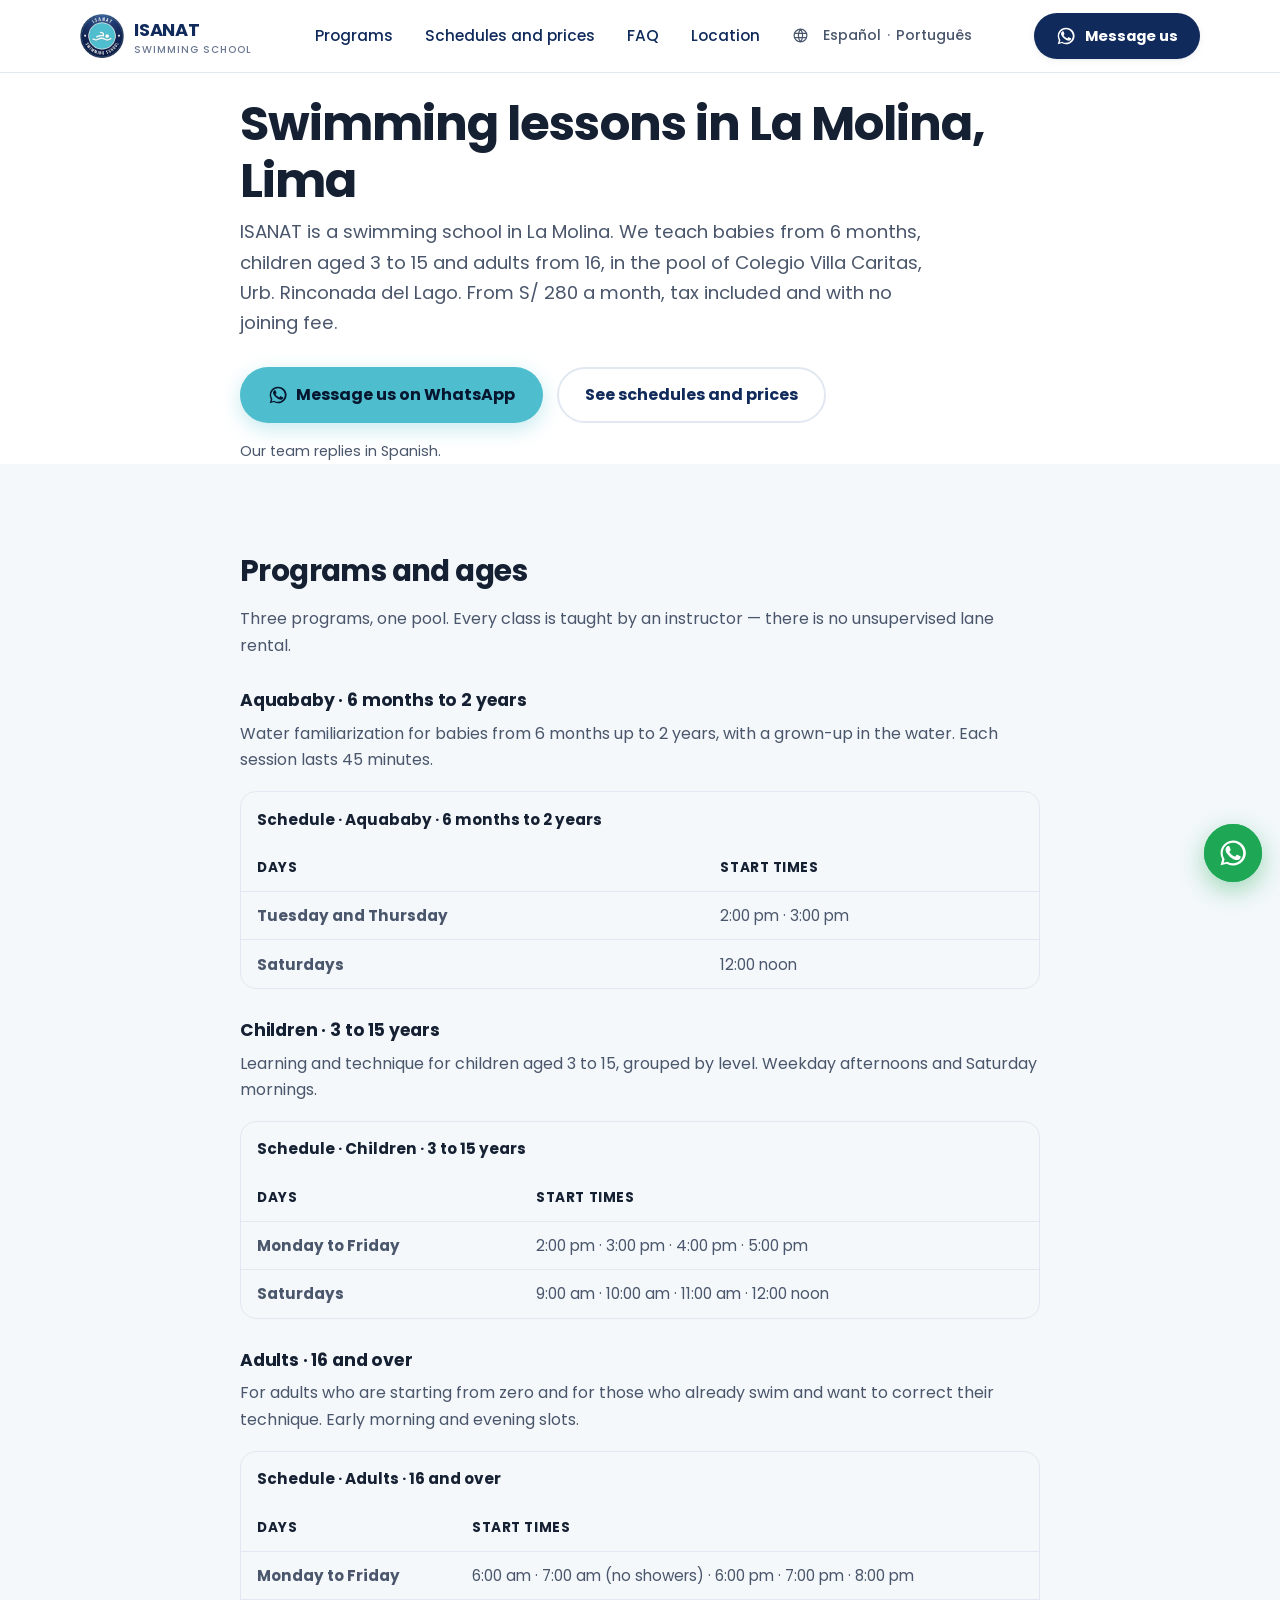
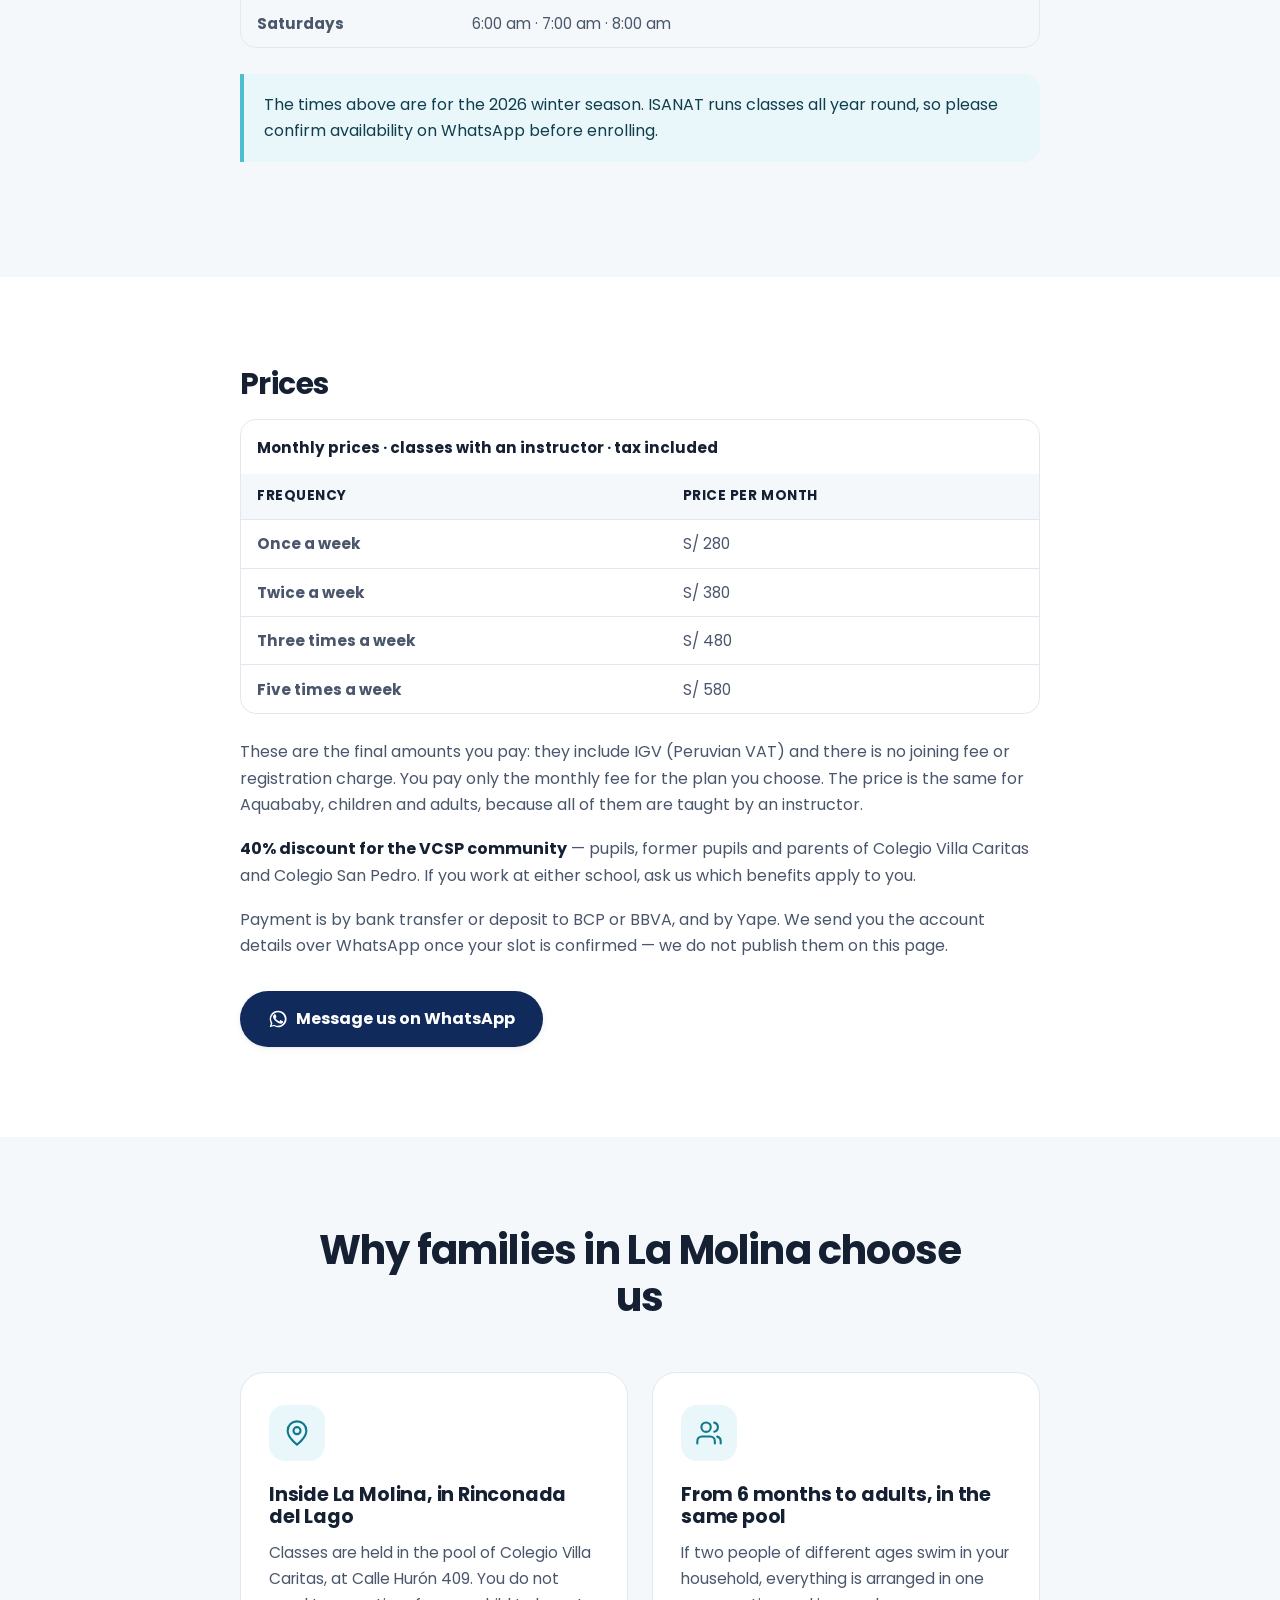
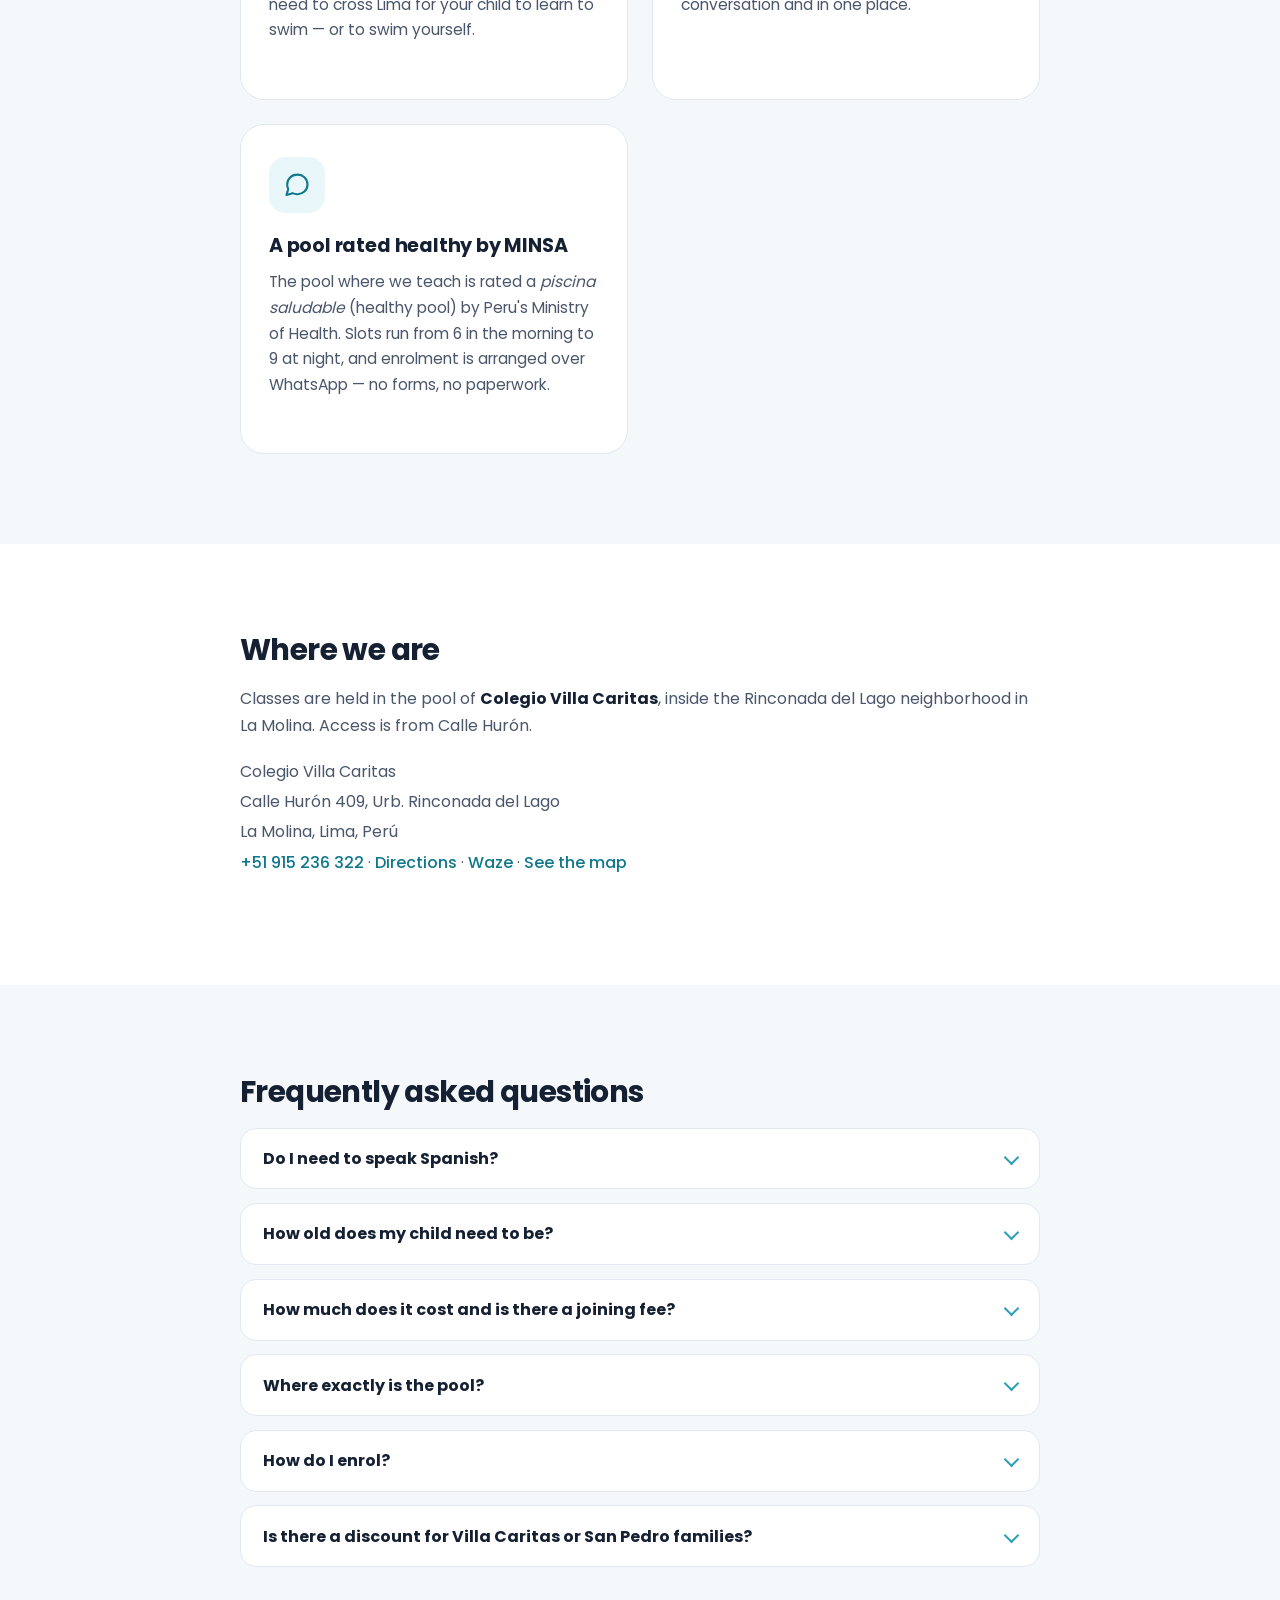
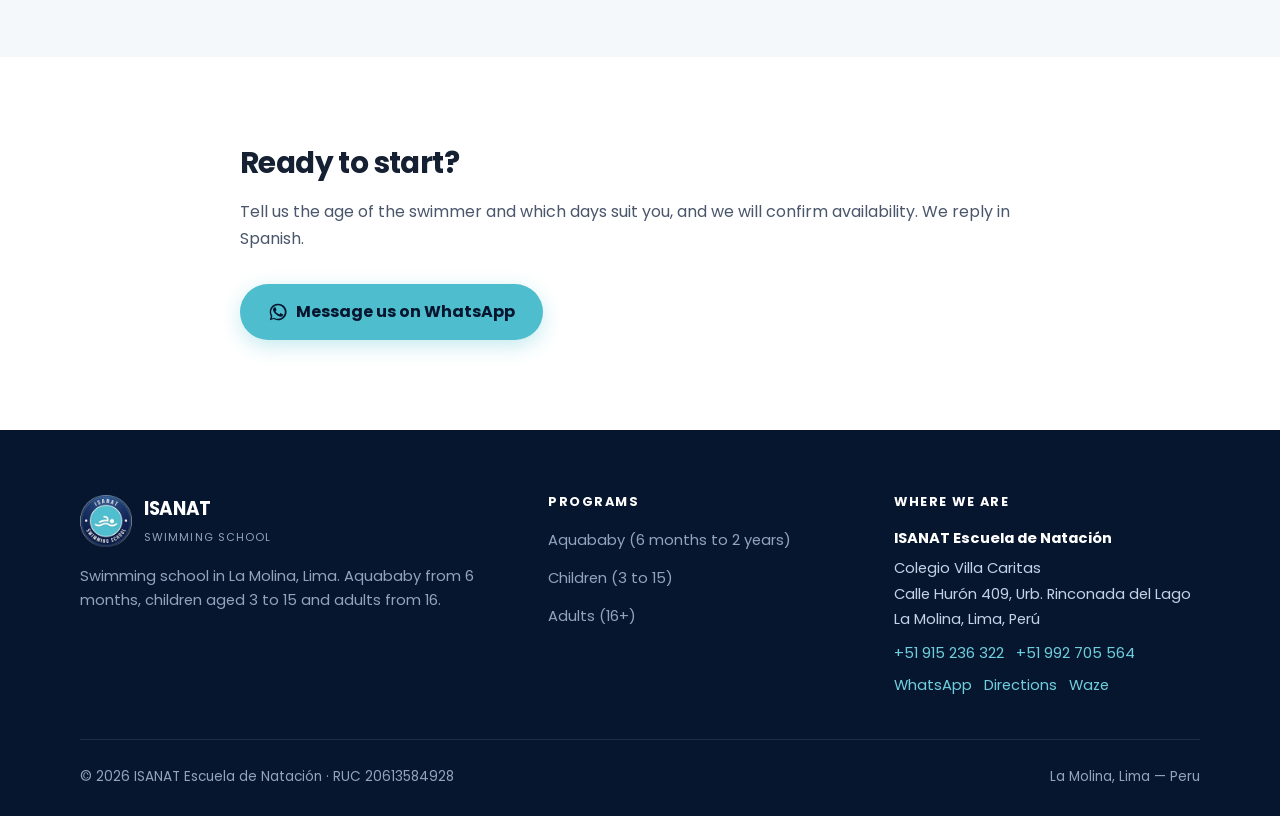
==== en/index.html @ 0eccd2f6 "v1.4.0 paginas en ingles y portugues con selector de idioma Co-Authored-By: Claude Opus 5 <noreply@a" ====
<!DOCTYPE html>
<html lang="en">
<head>
<meta charset="UTF-8">
<meta name="viewport" content="width=device-width, initial-scale=1">

<!-- ISANAT v1.4.0 · marcador de version: con Ctrl+U en el sitio publicado se ve
     que version esta realmente desplegada. Tiene que coincidir con el archivo
     VERSION del repo y con el nombre del zip de la entrega. -->
<meta name="version" content="1.4.0">

<title>Swimming Lessons in La Molina, Lima | ISANAT</title>
<meta name="description" content="Swimming school in La Molina, Lima. Babies from 6 months, children 3 to 15 and adults. From S/ 280 a month, tax included, no joining fee.">
<link rel="canonical" href="https://isanat.pe/en/">
<link rel="alternate" hreflang="es" href="https://isanat.pe/">
<link rel="alternate" hreflang="en" href="https://isanat.pe/en/">
<link rel="alternate" hreflang="pt" href="https://isanat.pe/pt/">
<link rel="alternate" hreflang="x-default" href="https://isanat.pe/">

<meta name="robots" content="index, follow, max-image-preview:large">
<meta name="author" content="ISANAT Escuela de Natación">
<meta name="theme-color" content="#102A5C">

<!-- GEO — ⚠️ coordenadas APROXIMADAS de la zona Rinconada del Lago.
     Reemplazar por las reales al verificar el perfil de Google Business:
     abrir la ficha en Google Maps y copiar los valores tras !3d y !4d.
     Aparecen en tres lugares: geo.position, ICBM y el "geo" del schema. -->
<meta name="geo.region" content="PE-LIM">
<meta name="geo.placename" content="La Molina, Lima, Perú">
<meta name="geo.position" content="-12.0745;-76.9235">
<meta name="ICBM" content="-12.0745, -76.9235">

<meta property="og:type" content="website">
<meta property="og:site_name" content="ISANAT">
<meta property="og:locale" content="en_US">
<meta property="og:title" content="Swimming Lessons in La Molina, Lima | ISANAT">
<meta property="og:description" content="Swimming school in La Molina, Lima. Babies from 6 months, children 3 to 15 and adults. From S/ 280 a month, tax included, no joining fee.">
<meta property="og:url" content="https://isanat.pe/en/">
<meta property="og:image" content="https://isanat.pe/img/og-image.jpg">
<meta property="og:image:width" content="1200">
<meta property="og:image:height" content="630">
<meta property="og:image:alt" content="ISANAT Swimming School — La Molina, Lima">
<meta name="twitter:card" content="summary_large_image">
<meta name="twitter:title" content="Swimming Lessons in La Molina, Lima | ISANAT">
<meta name="twitter:description" content="Swimming school in La Molina, Lima. Babies from 6 months, children 3 to 15 and adults. From S/ 280 a month, tax included, no joining fee.">
<meta name="twitter:image" content="https://isanat.pe/img/og-image.jpg">

<link rel="icon" href="/favicon.ico" sizes="any">
<link rel="icon" type="image/png" sizes="32x32" href="/img/favicon-32.png">
<link rel="apple-touch-icon" href="/img/apple-touch-icon.png">
<link rel="manifest" href="/site.webmanifest">

<link rel="preload" href="/fonts/poppins-700.woff2" as="font" type="font/woff2" crossorigin>
<link rel="preload" href="/fonts/poppins-400.woff2" as="font" type="font/woff2" crossorigin>
<link rel="stylesheet" href="/css/site.v3.css">

<!-- Speculation Rules: al pasar el raton o tocar un enlace interno, el navegador
     descarga la pagina destino por adelantado. La navegacion entre paginas pasa a
     ser casi instantanea y mejora el INP medido en campo.
     Se usa PREFETCH y no PRERENDER a proposito: prerender ejecutaria el JS de la
     pagina destino, y con ello GA4 podria contar visitas a paginas que nadie llego
     a abrir. Con la linea base de analitica todavia sin construir, ensuciarla es
     mas caro que el milisegundo que se gana. Revisar cuando haya datos propios. -->
<script type="speculationrules">
{"prefetch":[{"where":{"href_matches":"/*"},"eagerness":"moderate"}]}
</script>
<script type="application/ld+json">
{
  "@context": "https://schema.org",
  "@graph": [
    {
      "@type": [
        "LocalBusiness",
        "SportsActivityLocation"
      ],
      "@id": "https://isanat.pe/#business",
      "name": "ISANAT Escuela de Natación",
      "alternateName": "ISANAT Swimming School",
      "description": "Academia de natación en La Molina, Lima. Clases con profesor para bebés desde 6 meses (Aquabebé), niños de 3 a 15 años y adultos desde 16, en la piscina del Colegio Villa Caritas, Urb. Rinconada del Lago.",
      "url": "https://isanat.pe/",
      "image": [
        "https://isanat.pe/img/og-image.jpg"
      ],
      "telephone": "+51915236322",
      "logo": "https://isanat.pe/img/logo.png",
      "address": {
        "@type": "PostalAddress",
        "streetAddress": "Calle Hurón 409, Urb. Rinconada del Lago (Colegio Villa Caritas)",
        "addressLocality": "La Molina",
        "addressRegion": "Lima",
        "addressCountry": "PE"
      },
      "geo": {
        "@type": "GeoCoordinates",
        "latitude": "-12.0745",
        "longitude": "-76.9235"
      },
      "hasMap": "https://www.google.com/maps/search/?api=1&amp;query=Colegio%20Villa%20Caritas%2C%20Calle%20Hur%C3%B3n%20409%2C%20Urb.%20Rinconada%20del%20Lago%2C%20La%20Molina%2C%20Lima%2C%20Per%C3%BA",
      "areaServed": [
        {
          "@type": "City",
          "name": "La Molina"
        },
        {
          "@type": "City",
          "name": "Lima"
        }
      ],
      "currenciesAccepted": "PEN",
      "priceRange": "S/ 280 - S/ 580",
      "paymentAccepted": "Efectivo, transferencia bancaria, Yape",
      "openingHoursSpecification": [
        {
          "@type": "OpeningHoursSpecification",
          "dayOfWeek": [
            "Monday",
            "Tuesday",
            "Wednesday",
            "Thursday",
            "Friday"
          ],
          "opens": "06:00",
          "closes": "08:00"
        },
        {
          "@type": "OpeningHoursSpecification",
          "dayOfWeek": [
            "Monday",
            "Tuesday",
            "Wednesday",
            "Thursday",
            "Friday"
          ],
          "opens": "14:00",
          "closes": "21:00"
        },
        {
          "@type": "OpeningHoursSpecification",
          "dayOfWeek": [
            "Saturday"
          ],
          "opens": "06:00",
          "closes": "13:00"
        }
      ],
      "potentialAction": {
        "@type": "CommunicateAction",
        "name": "Escribir por WhatsApp",
        "target": "https://wa.me/51915236322"
      }
    },
    {
      "@type": "WebPage",
      "@id": "https://isanat.pe/en/#webpage",
      "url": "https://isanat.pe/en/",
      "name": "Swimming Lessons in La Molina, Lima | ISANAT",
      "description": "Swimming school in La Molina, Lima. Babies from 6 months, children 3 to 15 and adults. From S/ 280 a month, tax included, no joining fee.",
      "inLanguage": "en",
      "isPartOf": {
        "@id": "https://isanat.pe/#website"
      },
      "about": {
        "@id": "https://isanat.pe/#business"
      },
      "primaryImageOfPage": "https://isanat.pe/img/og-image.jpg"
    },
    {
      "@type": "Service",
      "@id": "https://isanat.pe/en/#service",
      "name": "Swimming lessons in La Molina, Lima",
      "serviceType": "Swimming lessons",
      "provider": {
        "@id": "https://isanat.pe/#business"
      },
      "url": "https://isanat.pe/en/",
      "areaServed": [
        {
          "@type": "City",
          "name": "La Molina"
        },
        {
          "@type": "City",
          "name": "Lima"
        }
      ],
      "offers": {
        "@type": "Offer",
        "priceCurrency": "PEN",
        "price": "280",
        "priceSpecification": {
          "@type": "UnitPriceSpecification",
          "minPrice": 280,
          "maxPrice": 580,
          "priceCurrency": "PEN",
          "referenceQuantity": {
            "@type": "QuantitativeValue",
            "value": 1,
            "unitCode": "MON"
          }
        },
        "availability": "https://schema.org/InStock",
        "valueAddedTaxIncluded": true,
        "url": "https://isanat.pe/en/"
      },
      "availableChannel": {
        "@type": "ServiceChannel",
        "serviceUrl": "https://wa.me/51915236322",
        "servicePhone": {
          "@type": "ContactPoint",
          "telephone": "+51915236322",
          "contactType": "customer service",
          "areaServed": "PE",
          "availableLanguage": "Spanish"
        }
      }
    },
    {
      "@type": "FAQPage",
      "mainEntity": [
        {
          "@type": "Question",
          "name": "Do I need to speak Spanish?",
          "acceptedAnswer": {
            "@type": "Answer",
            "text": "You are welcome to write to us in English. Our team replies in Spanish, and most families handle it with a translation app without any trouble."
          }
        },
        {
          "@type": "Question",
          "name": "How old does my child need to be?",
          "acceptedAnswer": {
            "@type": "Answer",
            "text": "Aquababy takes babies from 6 months to 2 years, always with a grown-up in the water. From 3 to 15 years old children join the children's program, and from 16 the adult one."
          }
        },
        {
          "@type": "Question",
          "name": "How much does it cost and is there a joining fee?",
          "acceptedAnswer": {
            "@type": "Answer",
            "text": "From S/ 280 a month for one session a week up to S/ 580 for five, tax included. There is no joining fee and no registration charge: you pay only the monthly fee."
          }
        },
        {
          "@type": "Question",
          "name": "Where exactly is the pool?",
          "acceptedAnswer": {
            "@type": "Answer",
            "text": "In Colegio Villa Caritas, Calle Hurón 409, Urb. Rinconada del Lago, La Molina, Lima."
          }
        },
        {
          "@type": "Question",
          "name": "How do I enrol?",
          "acceptedAnswer": {
            "@type": "Answer",
            "text": "Choose a time slot and how often you want to come, message us on WhatsApp at +51 915 236 322 and we confirm availability. We then send you the payment details."
          }
        },
        {
          "@type": "Question",
          "name": "Is there a discount for Villa Caritas or San Pedro families?",
          "acceptedAnswer": {
            "@type": "Answer",
            "text": "Yes. The VCSP community — pupils, former pupils and parents of Colegio Villa Caritas and Colegio San Pedro — gets 40% off the regular prices."
          }
        }
      ]
    }
  ]
}
</script>

<script async src="https://www.googletagmanager.com/gtag/js?id=G-2J8YN9N4J3"></script>
<script>
  window.dataLayer = window.dataLayer || [];
  function gtag(){dataLayer.push(arguments);}
  gtag('js', new Date());
  gtag('config', 'G-2J8YN9N4J3');
</script>

<!-- Meta Pixel — con guarda: sin ID no dispara nada y no rompe nada. -->
<script>
  var PIXEL_ID = ''; /* TODO: pegar aquí el ID de 15-16 dígitos cuando exista */
  if (PIXEL_ID) {
    !function(f,b,e,v,n,t,s){if(f.fbq)return;n=f.fbq=function(){n.callMethod?
    n.callMethod.apply(n,arguments):n.queue.push(arguments)};if(!f._fbq)f._fbq=n;
    n.push=n;n.loaded=!0;n.version='2.0';n.queue=[];t=b.createElement(e);t.async=!0;
    t.src=v;s=b.getElementsByTagName(e)[0];s.parentNode.insertBefore(t,s)}
    (window,document,'script','https://connect.facebook.net/en_US/fbevents.js');
    fbq('init', PIXEL_ID); fbq('track','PageView');
  }
</script>
</head>
<body data-pagina="home">
<a class="skip" href="#main">Skip to content</a>

<header class="hdr">
  <div class="wrap hdr__in">
    <a class="brand" href="/en/" aria-label="ISANAT — home">
      <img src="/img/logo.webp" width="44" height="44" alt="ISANAT Swimming School logo" fetchpriority="high">
      <span>ISANAT<small>Swimming School</small></span>
    </a>

    <nav class="nav" id="nav" aria-label="Main navigation">
      <a href="#programs">Programs</a>
      <a href="#prices">Schedules and prices</a>
      <a href="#faq">FAQ</a>
      <a href="#location">Location</a>
      <div class="lang" role="group" aria-label="Change language">
        <svg class="lang__ico" viewBox="0 0 24 24" fill="none" stroke="currentColor" stroke-width="1.7" aria-hidden="true"><circle cx="12" cy="12" r="9"/><path d="M3.2 9h17.6M3.2 15h17.6M12 3a15 15 0 0 1 0 18M12 3a15 15 0 0 0 0 18"/></svg>
        <a href="/" hreflang="es" lang="es">Español</a>
        <a href="/pt/" hreflang="pt" lang="pt">Português</a>
      </div>
      <a class="btn btn--primary btn--sm" href="https://wa.me/51915236322?text=Hello%2C%20I%20am%20writing%20from%20the%20ISANAT%20website%20and%20I%20would%20like%20more%20information%20about%20swimming%20lessons."
   target="_blank" rel="noopener" data-event="whatsapp_click" data-origen="menu_movil_en">Message us</a>
    </nav>

    <div class="hdr__cta">
      <a class="btn btn--navy btn--sm" href="https://wa.me/51915236322?text=Hello%2C%20I%20am%20writing%20from%20the%20ISANAT%20website%20and%20I%20would%20like%20more%20information%20about%20swimming%20lessons."
   target="_blank" rel="noopener" data-event="whatsapp_click" data-origen="header_en"><svg viewBox="0 0 24 24" fill="currentColor" aria-hidden="true"><path d="M17.5 14.4c-.3-.1-1.7-.9-2-1s-.5-.1-.7.1-.7 1-.9 1.2-.3.2-.6.1a8.1 8.1 0 0 1-2.4-1.5 9 9 0 0 1-1.7-2c-.1-.3 0-.5.1-.6l.5-.5.3-.5c.1-.2 0-.4 0-.5L9.2 6.9c-.2-.6-.5-.5-.7-.5h-.6a1.1 1.1 0 0 0-.8.4A3.3 3.3 0 0 0 6 9.3a5.8 5.8 0 0 0 1.2 3.1 13.2 13.2 0 0 0 5.1 4.5 8.3 8.3 0 0 0 3.6.7 3 3 0 0 0 2-1.4 2.5 2.5 0 0 0 .2-1.4c-.1-.1-.3-.2-.6-.4Z"/><path d="M12 2a10 10 0 0 0-8.6 15l-1.3 4.8 4.9-1.3A10 10 0 1 0 12 2Zm0 18.2a8.2 8.2 0 0 1-4.2-1.1l-.3-.2-3 .8.8-2.9-.2-.3A8.2 8.2 0 1 1 12 20.2Z"/></svg>Message us</a>
      <button class="burger" id="burger" aria-label="Open menu" aria-expanded="false" aria-controls="nav">
        <svg viewBox="0 0 24 24" fill="none" stroke="currentColor" stroke-width="2" stroke-linecap="round" aria-hidden="true"><path d="M4 7h16M4 12h16M4 17h16"/></svg>
      </button>
    </div>
  </div>
</header>

<main id="main">
  <section class="section page-head page-head--solo">
    <div class="wrap wrap--narrow">
      <h1>Swimming lessons in La Molina, Lima</h1>
      <p class="lead">ISANAT is a swimming school in La Molina. We teach babies from 6 months, children aged 3 to 15 and adults from 16, in the pool of Colegio Villa Caritas, Urb. Rinconada del Lago. From S/ 280 a month, tax included and with no joining fee.</p>
      <div class="hero__actions">
        <a class="btn btn--primary" href="https://wa.me/51915236322?text=Hello%2C%20I%20am%20writing%20from%20the%20ISANAT%20website%20and%20I%20would%20like%20more%20information%20about%20swimming%20lessons."
   target="_blank" rel="noopener" data-event="whatsapp_click" data-origen="hero_en"><svg viewBox="0 0 24 24" fill="currentColor" aria-hidden="true"><path d="M17.5 14.4c-.3-.1-1.7-.9-2-1s-.5-.1-.7.1-.7 1-.9 1.2-.3.2-.6.1a8.1 8.1 0 0 1-2.4-1.5 9 9 0 0 1-1.7-2c-.1-.3 0-.5.1-.6l.5-.5.3-.5c.1-.2 0-.4 0-.5L9.2 6.9c-.2-.6-.5-.5-.7-.5h-.6a1.1 1.1 0 0 0-.8.4A3.3 3.3 0 0 0 6 9.3a5.8 5.8 0 0 0 1.2 3.1 13.2 13.2 0 0 0 5.1 4.5 8.3 8.3 0 0 0 3.6.7 3 3 0 0 0 2-1.4 2.5 2.5 0 0 0 .2-1.4c-.1-.1-.3-.2-.6-.4Z"/><path d="M12 2a10 10 0 0 0-8.6 15l-1.3 4.8 4.9-1.3A10 10 0 1 0 12 2Zm0 18.2a8.2 8.2 0 0 1-4.2-1.1l-.3-.2-3 .8.8-2.9-.2-.3A8.2 8.2 0 1 1 12 20.2Z"/></svg>Message us on WhatsApp</a>
        <a class="btn btn--outline" href="#prices" data-event="ver_horarios_click" data-origen="hero_en">See schedules and prices</a>
      </div>
      <p class="nota-idioma" lang="en">Our team replies in Spanish.</p>
    </div>
  </section>

  <section class="section section--soft" id="programs">
    <div class="wrap wrap--narrow">
      <div class="prose">
      <h2>Programs and ages</h2>
      <p>Three programs, one pool. Every class is taught by an instructor — there is no unsupervised lane rental.</p>

      <h3 id="aquababy">Aquababy · 6 months to 2 years</h3>
      <p>Water familiarization for babies from 6 months up to 2 years, with a grown-up in the water. Each session lasts 45 minutes.</p>
      <div class="table-wrap">
        <table>
          <caption>Schedule · Aquababy · 6 months to 2 years</caption>
          <thead><tr><th scope="col">Days</th><th scope="col">Start times</th></tr></thead>
          <tbody>
          <tr><th scope="row">Tuesday and Thursday</th><td>2:00 pm · 3:00 pm</td></tr>
          <tr><th scope="row">Saturdays</th><td>12:00 noon</td></tr>
          </tbody>
        </table>
      </div>

      <h3 id="kids">Children · 3 to 15 years</h3>
      <p>Learning and technique for children aged 3 to 15, grouped by level. Weekday afternoons and Saturday mornings.</p>
      <div class="table-wrap">
        <table>
          <caption>Schedule · Children · 3 to 15 years</caption>
          <thead><tr><th scope="col">Days</th><th scope="col">Start times</th></tr></thead>
          <tbody>
          <tr><th scope="row">Monday to Friday</th><td>2:00 pm · 3:00 pm · 4:00 pm · 5:00 pm</td></tr>
          <tr><th scope="row">Saturdays</th><td>9:00 am · 10:00 am · 11:00 am · 12:00 noon</td></tr>
          </tbody>
        </table>
      </div>

      <h3 id="adults">Adults · 16 and over</h3>
      <p>For adults who are starting from zero and for those who already swim and want to correct their technique. Early morning and evening slots.</p>
      <div class="table-wrap">
        <table>
          <caption>Schedule · Adults · 16 and over</caption>
          <thead><tr><th scope="col">Days</th><th scope="col">Start times</th></tr></thead>
          <tbody>
          <tr><th scope="row">Monday to Friday</th><td>6:00 am · 7:00 am (no showers) · 6:00 pm · 7:00 pm · 8:00 pm</td></tr>
          <tr><th scope="row">Saturdays</th><td>6:00 am · 7:00 am · 8:00 am</td></tr>
          </tbody>
        </table>
      </div>

      </div>
      <div class="callout"><p>The times above are for the 2026 winter season. ISANAT runs classes all year round, so please confirm availability on WhatsApp before enrolling.</p></div>
    </div>
  </section>

  <section class="section" id="prices">
    <div class="wrap wrap--narrow">
      <div class="prose">
      <h2>Prices</h2>
      <div class="table-wrap">
        <table>
          <caption>Monthly prices · classes with an instructor · tax included</caption>
          <thead><tr><th scope="col">Frequency</th><th scope="col">Price per month</th></tr></thead>
          <tbody>
          <tr><th scope="row">Once a week</th><td>S/ 280</td></tr>
          <tr><th scope="row">Twice a week</th><td>S/ 380</td></tr>
          <tr><th scope="row">Three times a week</th><td>S/ 480</td></tr>
          <tr><th scope="row">Five times a week</th><td>S/ 580</td></tr>
          </tbody>
        </table>
      </div>
      <p>These are the final amounts you pay: they include IGV (Peruvian VAT) and there is no joining fee or registration charge. You pay only the monthly fee for the plan you choose. The price is the same for Aquababy, children and adults, because all of them are taught by an instructor.</p>
      <p><strong>40% discount for the VCSP community</strong> — pupils, former pupils and parents of Colegio Villa Caritas and Colegio San Pedro. If you work at either school, ask us which benefits apply to you.</p>
      <p>Payment is by bank transfer or deposit to BCP or BBVA, and by Yape. We send you the account details over WhatsApp once your slot is confirmed — we do not publish them on this page.</p>
      </div>
      <div class="bloque-cierre">
        <a class="btn btn--navy" href="https://wa.me/51915236322?text=Hello%2C%20I%20would%20like%20to%20know%20about%20prices%20and%20available%20times%20at%20ISANAT."
   target="_blank" rel="noopener" data-event="whatsapp_click" data-origen="seccion_precios_en"><svg viewBox="0 0 24 24" fill="currentColor" aria-hidden="true"><path d="M17.5 14.4c-.3-.1-1.7-.9-2-1s-.5-.1-.7.1-.7 1-.9 1.2-.3.2-.6.1a8.1 8.1 0 0 1-2.4-1.5 9 9 0 0 1-1.7-2c-.1-.3 0-.5.1-.6l.5-.5.3-.5c.1-.2 0-.4 0-.5L9.2 6.9c-.2-.6-.5-.5-.7-.5h-.6a1.1 1.1 0 0 0-.8.4A3.3 3.3 0 0 0 6 9.3a5.8 5.8 0 0 0 1.2 3.1 13.2 13.2 0 0 0 5.1 4.5 8.3 8.3 0 0 0 3.6.7 3 3 0 0 0 2-1.4 2.5 2.5 0 0 0 .2-1.4c-.1-.1-.3-.2-.6-.4Z"/><path d="M12 2a10 10 0 0 0-8.6 15l-1.3 4.8 4.9-1.3A10 10 0 1 0 12 2Zm0 18.2a8.2 8.2 0 0 1-4.2-1.1l-.3-.2-3 .8.8-2.9-.2-.3A8.2 8.2 0 1 1 12 20.2Z"/></svg>Message us on WhatsApp</a>
      </div>
    </div>
  </section>

  <section class="section section--soft">
    <div class="wrap wrap--narrow">
      <div class="head-center">
        <h2>Why families in La Molina choose us</h2>
      </div>
      <div class="cards">
        <article class="card">
          <div class="card__icon"><svg viewBox="0 0 24 24" fill="none" stroke="currentColor" stroke-width="1.8" stroke-linecap="round" stroke-linejoin="round" aria-hidden="true"><path d="M20 10c0 6-8 12-8 12s-8-6-8-12a8 8 0 0 1 16 0Z"/><circle cx="12" cy="10" r="3"/></svg></div>
          <h3>Inside La Molina, in Rinconada del Lago</h3>
          <p>Classes are held in the pool of Colegio Villa Caritas, at Calle Hurón 409. You do not need to cross Lima for your child to learn to swim — or to swim yourself.</p>
        </article>

        <article class="card">
          <div class="card__icon"><svg viewBox="0 0 24 24" fill="none" stroke="currentColor" stroke-width="1.8" stroke-linecap="round" stroke-linejoin="round" aria-hidden="true"><path d="M17 21v-2a4 4 0 0 0-4-4H6a4 4 0 0 0-4 4v2"/><circle cx="9.5" cy="7" r="4"/><path d="M22 21v-2a4 4 0 0 0-3-3.9"/><path d="M16.5 3.1a4 4 0 0 1 0 7.8"/></svg></div>
          <h3>From 6 months to adults, in the same pool</h3>
          <p>If two people of different ages swim in your household, everything is arranged in one conversation and in one place.</p>
        </article>

        <article class="card">
          <div class="card__icon"><svg viewBox="0 0 24 24" fill="none" stroke="currentColor" stroke-width="1.8" stroke-linecap="round" stroke-linejoin="round" aria-hidden="true"><path d="M21 11.5a8.4 8.4 0 0 1-9 8.4 8.5 8.5 0 0 1-3.8-.9L3 20.5l1.5-5.1A8.4 8.4 0 0 1 3.6 11.5a8.4 8.4 0 0 1 8.4-8.4 8.4 8.4 0 0 1 9 8.4Z"/></svg></div>
          <h3>A pool rated healthy by MINSA</h3>
          <p>The pool where we teach is rated a <em>piscina saludable</em> (healthy pool) by Peru's Ministry of Health. Slots run from 6 in the morning to 9 at night, and enrolment is arranged over WhatsApp — no forms, no paperwork.</p>
        </article>
      </div>
    </div>
  </section>

  <section class="section" id="location">
    <div class="wrap wrap--narrow">
      <div class="prose">
      <h2>Where we are</h2>
      <p>Classes are held in the pool of <strong>Colegio Villa Caritas</strong>, inside the Rinconada del Lago neighborhood in La Molina. Access is from Calle Hurón.</p>
      <p class="nap-body">
        Colegio Villa Caritas<br>
        Calle Hurón 409, Urb. Rinconada del Lago<br>
        La Molina, Lima, Perú<br>
        <a href="tel:+51915236322" data-event="tel_click" data-origen="ubicacion_en">+51 915 236 322</a> ·
        <a href="https://www.google.com/maps/search/?api=1&amp;query=Colegio%20Villa%20Caritas%2C%20Calle%20Hur%C3%B3n%20409%2C%20Urb.%20Rinconada%20del%20Lago%2C%20La%20Molina%2C%20Lima%2C%20Per%C3%BA" target="_blank" rel="noopener" data-event="como_llegar_click" data-origen="ubicacion_en">Directions</a> ·
        <a href="https://waze.com/ul?q=Colegio%20Villa%20Caritas%2C%20Calle%20Hur%C3%B3n%20409%2C%20Urb.%20Rinconada%20del%20Lago%2C%20La%20Molina%2C%20Lima%2C%20Per%C3%BA&amp;navigate=yes" target="_blank" rel="noopener" data-event="waze_click" data-origen="ubicacion_en">Waze</a> ·
        <a href="/#ubicacion">See the map</a>
      </p>
      </div>
    </div>
  </section>

  <section class="section section--soft" id="faq">
    <div class="wrap wrap--narrow">
      <div class="prose"><h2>Frequently asked questions</h2></div>
      <div class="faq">
        <details>
          <summary>Do I need to speak Spanish?</summary>
          <div class="faq__a"><p>You are welcome to write to us in English. Our team replies in Spanish, and most families handle it with a translation app without any trouble.</p></div>
        </details>
        <details>
          <summary>How old does my child need to be?</summary>
          <div class="faq__a"><p>Aquababy takes babies from 6 months to 2 years, always with a grown-up in the water. From 3 to 15 years old children join the children&#x27;s program, and from 16 the adult one.</p></div>
        </details>
        <details>
          <summary>How much does it cost and is there a joining fee?</summary>
          <div class="faq__a"><p>From S/ 280 a month for one session a week up to S/ 580 for five, tax included. There is no joining fee and no registration charge: you pay only the monthly fee.</p></div>
        </details>
        <details>
          <summary>Where exactly is the pool?</summary>
          <div class="faq__a"><p>In Colegio Villa Caritas, Calle Hurón 409, Urb. Rinconada del Lago, La Molina, Lima.</p></div>
        </details>
        <details>
          <summary>How do I enrol?</summary>
          <div class="faq__a"><p>Choose a time slot and how often you want to come, message us on WhatsApp at +51 915 236 322 and we confirm availability. We then send you the payment details.</p></div>
        </details>
        <details>
          <summary>Is there a discount for Villa Caritas or San Pedro families?</summary>
          <div class="faq__a"><p>Yes. The VCSP community — pupils, former pupils and parents of Colegio Villa Caritas and Colegio San Pedro — gets 40% off the regular prices.</p></div>
        </details>
      </div>
    </div>
  </section>

  <section class="section">
    <div class="wrap wrap--narrow">
      <div class="prose">
      <h2>Ready to start?</h2>
      <p>Tell us the age of the swimmer and which days suit you, and we will confirm availability. We reply in Spanish.</p>
      </div>
      <div class="bloque-cierre">
        <a class="btn btn--primary" href="https://wa.me/51915236322?text=Hello%2C%20I%20would%20like%20to%20enrol%20at%20ISANAT.%20I%20am%20writing%20from%20the%20English%20page."
   target="_blank" rel="noopener" data-event="whatsapp_click" data-origen="cierre_en"><svg viewBox="0 0 24 24" fill="currentColor" aria-hidden="true"><path d="M17.5 14.4c-.3-.1-1.7-.9-2-1s-.5-.1-.7.1-.7 1-.9 1.2-.3.2-.6.1a8.1 8.1 0 0 1-2.4-1.5 9 9 0 0 1-1.7-2c-.1-.3 0-.5.1-.6l.5-.5.3-.5c.1-.2 0-.4 0-.5L9.2 6.9c-.2-.6-.5-.5-.7-.5h-.6a1.1 1.1 0 0 0-.8.4A3.3 3.3 0 0 0 6 9.3a5.8 5.8 0 0 0 1.2 3.1 13.2 13.2 0 0 0 5.1 4.5 8.3 8.3 0 0 0 3.6.7 3 3 0 0 0 2-1.4 2.5 2.5 0 0 0 .2-1.4c-.1-.1-.3-.2-.6-.4Z"/><path d="M12 2a10 10 0 0 0-8.6 15l-1.3 4.8 4.9-1.3A10 10 0 1 0 12 2Zm0 18.2a8.2 8.2 0 0 1-4.2-1.1l-.3-.2-3 .8.8-2.9-.2-.3A8.2 8.2 0 1 1 12 20.2Z"/></svg>Message us on WhatsApp</a>
      </div>
    </div>
  </section>
</main>

<footer class="ft">
  <div class="wrap">
    <div class="ft__grid">
      <div>
        <div class="ft__brand">
          <img src="/img/logo.webp" width="52" height="52" alt="ISANAT Swimming School logo" loading="lazy" decoding="async">
          <span><strong>ISANAT</strong><small>Swimming School</small></span>
        </div>
        <p>Swimming school in La Molina, Lima. Aquababy from 6 months, children aged 3 to 15 and adults from 16.</p>
      </div>

      <div>
        <h3>Programs</h3>
        <ul class="ft__links">
          <li><a href="#aquababy">Aquababy (6 months to 2 years)</a></li>
          <li><a href="#kids">Children (3 to 15)</a></li>
          <li><a href="#adults">Adults (16+)</a></li>
        </ul>
      </div>

      <div>
        <h3>Where we are</h3>
        <address class="nap">
          <strong>ISANAT Escuela de Natación</strong>
          Colegio Villa Caritas<br>
          Calle Hurón 409, Urb. Rinconada del Lago<br>
          La Molina, Lima, Perú
          <span class="nap__links">
            <a href="tel:+51915236322" data-event="tel_click" data-origen="footer_en">+51 915 236 322</a>
            <a href="tel:+51992705564" data-event="tel_click" data-origen="footer_2_en">+51 992 705 564</a>
            <a href="https://wa.me/51915236322" target="_blank" rel="noopener" data-event="whatsapp_click" data-origen="footer_en">WhatsApp</a>
            <a href="https://www.google.com/maps/search/?api=1&amp;query=Colegio%20Villa%20Caritas%2C%20Calle%20Hur%C3%B3n%20409%2C%20Urb.%20Rinconada%20del%20Lago%2C%20La%20Molina%2C%20Lima%2C%20Per%C3%BA" target="_blank" rel="noopener" data-event="como_llegar_click" data-origen="footer_en">Directions</a>
            <a href="https://waze.com/ul?q=Colegio%20Villa%20Caritas%2C%20Calle%20Hur%C3%B3n%20409%2C%20Urb.%20Rinconada%20del%20Lago%2C%20La%20Molina%2C%20Lima%2C%20Per%C3%BA&amp;navigate=yes" target="_blank" rel="noopener" data-event="waze_click" data-origen="footer_en">Waze</a>
          </span>
        </address>
      </div>
    </div>

    <div class="ft__bottom">
      <span>&copy; <span id="year">2026</span> ISANAT Escuela de Natación · RUC 20613584928</span>
      <span>La Molina, Lima — Peru</span>
    </div>
  </div>
</footer>

<a class="wa-float" href="https://wa.me/51915236322?text=Hello%2C%20I%20am%20writing%20from%20the%20ISANAT%20website%20and%20I%20would%20like%20more%20information%20about%20swimming%20lessons."
   target="_blank" rel="noopener" aria-label="Message us on WhatsApp"
   data-event="whatsapp_click" data-origen="flotante_en"><svg viewBox="0 0 24 24" fill="currentColor" aria-hidden="true"><path d="M17.5 14.4c-.3-.1-1.7-.9-2-1s-.5-.1-.7.1-.7 1-.9 1.2-.3.2-.6.1a8.1 8.1 0 0 1-2.4-1.5 9 9 0 0 1-1.7-2c-.1-.3 0-.5.1-.6l.5-.5.3-.5c.1-.2 0-.4 0-.5L9.2 6.9c-.2-.6-.5-.5-.7-.5h-.6a1.1 1.1 0 0 0-.8.4A3.3 3.3 0 0 0 6 9.3a5.8 5.8 0 0 0 1.2 3.1 13.2 13.2 0 0 0 5.1 4.5 8.3 8.3 0 0 0 3.6.7 3 3 0 0 0 2-1.4 2.5 2.5 0 0 0 .2-1.4c-.1-.1-.3-.2-.6-.4Z"/><path d="M12 2a10 10 0 0 0-8.6 15l-1.3 4.8 4.9-1.3A10 10 0 1 0 12 2Zm0 18.2a8.2 8.2 0 0 1-4.2-1.1l-.3-.2-3 .8.8-2.9-.2-.3A8.2 8.2 0 1 1 12 20.2Z"/></svg></a>

<script src="/js/site.v1.js" defer></script>
</body>
</html>
---- css/site.v3.css ----
@font-face{font-family:'Poppins';src:url('/fonts/poppins-400.woff2') format('woff2');font-weight:400;font-style:normal;font-display:swap}
@font-face{font-family:'Poppins';src:url('/fonts/poppins-500.woff2') format('woff2');font-weight:500;font-style:normal;font-display:swap}
@font-face{font-family:'Poppins';src:url('/fonts/poppins-700.woff2') format('woff2');font-weight:700;font-style:normal;font-display:swap}

:root{
  --navy-950:#07162F; --navy-900:#0A1E42; --navy-800:#102A5C;
  --navy-700:#16376F; --navy-600:#1E4A92;
  --teal-400:#6FCEDD; --teal-500:#4EBDCE; --teal-600:#2E9FB4; --teal-700:#10788B;
  --teal-050:#EAF7FA;
  --ink:#152033; --body:#4A566B; --muted:#6B7891;
  --line:#E2E8F1; --soft:#F4F8FB; --white:#fff;
  --wa:#1EA855; --wa-dark:#177F41;
  --wrap:1160px; --r:16px; --r-lg:24px;
  --shadow-sm:0 1px 2px rgba(10,30,66,.06),0 2px 8px rgba(10,30,66,.05);
  --shadow-md:0 4px 12px rgba(10,30,66,.08),0 12px 28px rgba(10,30,66,.08);
  --shadow-lg:0 18px 48px rgba(10,30,66,.16);
}

*,*::before,*::after{box-sizing:border-box}
html{scroll-behavior:smooth;scroll-padding-top:90px;-webkit-text-size-adjust:100%}
body{margin:0;font-family:'Poppins',system-ui,-apple-system,'Segoe UI',Roboto,sans-serif;
  color:var(--body);background:var(--white);line-height:1.65;font-size:16px;
  -webkit-font-smoothing:antialiased}
img,svg,iframe{max-width:100%;display:block}
img{height:auto}
a{color:var(--teal-700);text-decoration:none}
h1,h2,h3,h4{color:var(--ink);line-height:1.18;margin:0 0 .6em;font-weight:700;letter-spacing:-.02em}
h2{font-size:clamp(1.65rem,1.1rem + 2.2vw,2.5rem)}
h3{font-size:1.2rem;letter-spacing:-.01em}
p{margin:0 0 1.1em}
ul,ol{margin:0;padding:0;list-style:none}

.wrap{width:100%;max-width:var(--wrap);margin-inline:auto;padding-inline:20px}
.section{padding-block:clamp(56px,7vw,104px)}
.section--soft{background:var(--soft)}
.eyebrow{display:inline-block;font-size:.75rem;font-weight:700;letter-spacing:.14em;
  text-transform:uppercase;color:var(--teal-700);margin-bottom:.9rem}
.lead{font-size:1.06rem;color:var(--body);max-width:60ch}
.head-center{text-align:center;max-width:660px;margin:0 auto clamp(36px,4vw,60px)}
.head-center .lead{margin-inline:auto}

/* ---------- Botones ---------- */
.btn{display:inline-flex;align-items:center;justify-content:center;gap:.55rem;
  font-weight:700;font-size:1rem;line-height:1;padding:1rem 1.6rem;border-radius:999px;
  border:2px solid transparent;cursor:pointer;transition:transform .18s ease,
  background-color .18s ease,box-shadow .18s ease,color .18s ease;text-align:center}
.btn svg{width:20px;height:20px;flex:none}
.btn:hover{transform:translateY(-2px)}
.btn--primary{background:var(--teal-500);color:var(--navy-950);box-shadow:0 6px 20px rgba(78,189,206,.32)}
.btn--primary:hover{background:var(--teal-400);box-shadow:0 10px 26px rgba(78,189,206,.4)}
.btn--navy{background:var(--navy-800);color:#fff;box-shadow:var(--shadow-sm)}
.btn--navy:hover{background:var(--navy-700);box-shadow:var(--shadow-md)}
.btn--ghost{background:transparent;color:#fff;border-color:rgba(255,255,255,.45)}
.btn--ghost:hover{background:rgba(255,255,255,.12);border-color:#fff}
.btn--outline{background:#fff;color:var(--navy-800);border-color:var(--line)}
.btn--outline:hover{border-color:var(--teal-500);color:var(--teal-700)}
.btn--sm{padding:.7rem 1.25rem;font-size:.92rem}
.btn--block{width:100%}

:where(a,button,summary,details):focus-visible{outline:3px solid var(--teal-600);
  outline-offset:3px;border-radius:6px}

.skip{position:absolute;left:-9999px;top:0;background:var(--navy-800);color:#fff;
  padding:.8rem 1.2rem;z-index:200;border-radius:0 0 8px 0;font-weight:600}
.skip:focus{left:0}

/* ---------- Header ---------- */
.hdr{position:fixed;inset:0 0 auto;z-index:100;background:rgba(255,255,255,.94);
  backdrop-filter:saturate(160%) blur(10px);border-bottom:1px solid var(--line)}
.hdr__in{display:flex;align-items:center;justify-content:space-between;gap:1rem;height:72px}
.brand{display:flex;align-items:center;gap:.65rem;font-weight:700;color:var(--navy-800);
  letter-spacing:-.02em;font-size:1.12rem}
.brand img{width:44px;height:44px}
.brand span small{display:block;font-size:.62rem;font-weight:500;color:var(--muted);
  letter-spacing:.1em;text-transform:uppercase;line-height:1.3}
.nav{display:flex;align-items:center;gap:2rem}
.nav a{color:var(--navy-800);font-weight:500;font-size:.96rem;position:relative;padding-block:.3rem}
.nav a::after{content:"";position:absolute;left:0;bottom:0;height:2px;width:0;
  background:var(--teal-500);transition:width .22s ease}
.nav a:hover::after{width:100%}
.nav .btn{display:none}  /* solo aparece dentro del menú móvil */
.hdr__cta{display:flex;align-items:center;gap:.75rem}
.burger{display:none;background:none;border:0;padding:.5rem;cursor:pointer;color:var(--navy-800)}
.burger svg{width:26px;height:26px}

/* ---------- Hero ---------- */
.hero{position:relative;background:
    radial-gradient(1100px 520px at 78% -8%,rgba(78,189,206,.34),transparent 62%),
    radial-gradient(760px 420px at 6% 104%,rgba(30,74,146,.5),transparent 66%),
    linear-gradient(168deg,var(--navy-800) 0%,var(--navy-900) 52%,var(--navy-950) 100%);
  color:#fff;padding-top:clamp(120px,14vw,170px);padding-bottom:clamp(110px,13vw,160px);
  overflow:hidden;isolation:isolate}
.hero::before{content:"";position:absolute;inset:0;z-index:-1;opacity:.5;
  background-image:
    repeating-linear-gradient(115deg,rgba(255,255,255,.05) 0 1px,transparent 1px 62px);}
.hero h1{color:#fff;font-size:clamp(2.1rem,1.2rem + 3.9vw,3.65rem);margin-bottom:.45em;max-width:16ch}
.hero h1 em{font-style:normal;color:var(--teal-500);display:block}
.hero p{color:#CFDAEA;font-size:clamp(1.02rem,.97rem + .3vw,1.2rem);max-width:54ch;margin-bottom:2.1rem}
.hero__actions{display:flex;flex-wrap:wrap;gap:.9rem;margin-bottom:2.6rem}
.hero__facts{display:flex;flex-wrap:wrap;gap:.6rem 2rem;padding-top:1.6rem;
  border-top:1px solid rgba(255,255,255,.16)}
.hero__facts li{display:flex;align-items:center;gap:.55rem;color:#CFDAEA;font-size:.94rem}
.hero__facts svg{width:19px;height:19px;color:var(--teal-500);flex:none}
.waves{position:absolute;left:0;right:0;bottom:-1px;z-index:1;width:100%;height:auto;
  pointer-events:none;display:block}

/* ---------- Programas ---------- */
.cards{display:grid;grid-template-columns:repeat(auto-fit,minmax(290px,1fr));gap:1.5rem}
.card{background:#fff;border:1px solid var(--line);border-radius:var(--r-lg);padding:2rem 1.75rem;
  height:100%;display:flex;flex-direction:column;transition:transform .22s ease,box-shadow .22s ease,border-color .22s ease}
.card:hover{transform:translateY(-5px);box-shadow:var(--shadow-md);border-color:transparent}
.card__icon{width:56px;height:56px;border-radius:16px;background:var(--teal-050);
  display:grid;place-items:center;margin-bottom:1.4rem;color:var(--teal-700)}
.card__icon svg{width:28px;height:28px}
.card p{font-size:.97rem;margin-bottom:1.5rem}
.card__list{margin-bottom:1.75rem;display:grid;gap:.5rem}
.card__list li{display:flex;gap:.6rem;font-size:.93rem;color:var(--body)}
.card__list svg{width:17px;height:17px;color:var(--teal-600);flex:none;margin-top:.28rem}
.card .btn{margin-top:auto}
.card--feature{background:linear-gradient(165deg,var(--navy-800),var(--navy-950));
  border-color:transparent;color:#CFDAEA;box-shadow:var(--shadow-lg)}
.card--feature h3{color:#fff}
.card--feature p,.card--feature .card__list li{color:#BECCE2}
.card--feature .card__icon{background:rgba(78,189,206,.16);color:var(--teal-500)}
.card--feature .card__list svg{color:var(--teal-500)}
.card--feature:hover{box-shadow:0 24px 60px rgba(7,22,47,.3)}
.tag{align-self:flex-start;font-size:.68rem;font-weight:700;letter-spacing:.1em;text-transform:uppercase;
  background:var(--teal-500);color:var(--navy-950);padding:.35rem .8rem;border-radius:999px;margin-bottom:1.1rem}

/* ---------- Pasos ---------- */
.steps{display:grid;grid-template-columns:repeat(auto-fit,minmax(240px,1fr));gap:1.5rem;list-style:none}
.step{position:relative;padding-top:.4rem}
.step__n{width:46px;height:46px;border-radius:14px;background:var(--navy-800);color:#fff;
  font-weight:700;display:grid;place-items:center;margin-bottom:1.1rem;font-size:1.05rem}
.step h3{font-size:1.08rem;margin-bottom:.4rem}
.step p{font-size:.95rem;margin:0}

/* ---------- FAQ ---------- */
.faq{max-width:820px;margin-inline:auto;display:grid;gap:.85rem}
.faq details{background:#fff;border:1px solid var(--line);border-radius:var(--r);overflow:hidden;
  transition:border-color .2s ease,box-shadow .2s ease}
.faq details[open]{border-color:var(--teal-500);box-shadow:var(--shadow-sm)}
.faq summary{cursor:pointer;list-style:none;padding:1.15rem 3.2rem 1.15rem 1.4rem;
  font-weight:600;color:var(--ink);position:relative;font-size:1rem;line-height:1.45}
.faq summary::-webkit-details-marker{display:none}
.faq summary::after{content:"";position:absolute;right:1.4rem;top:1.45rem;width:11px;height:11px;
  border-right:2.5px solid var(--teal-600);border-bottom:2.5px solid var(--teal-600);
  transform:rotate(45deg);transition:transform .22s ease}
.faq details[open] summary::after{transform:rotate(-135deg);top:1.6rem}
.faq__a{padding:0 1.4rem 1.35rem;font-size:.96rem}
.faq__a p:last-child{margin-bottom:0}

/* ---------- Ubicación ---------- */
.place{display:grid;grid-template-columns:1fr 1fr;gap:0;background:#fff;
  border:1px solid var(--line);border-radius:var(--r-lg);overflow:hidden;box-shadow:var(--shadow-sm)}
.place__info{padding:clamp(28px,3.4vw,52px)}
.place__info h2{margin-bottom:.5em}
.data{display:grid;gap:1.35rem;margin:2rem 0}
.data li{display:flex;gap:1rem}
.data svg{width:22px;height:22px;color:var(--teal-600);flex:none;margin-top:.2rem}
.data h3{font-size:.94rem;margin:0 0 .15rem;color:var(--ink)}
.data p{margin:0;font-size:.95rem}
.map{position:relative;min-height:380px;background:
    linear-gradient(150deg,#DCE9F2 0%,#C9DEEB 48%,#B9D3E4 100%);display:grid;place-items:center}
.map::before{content:"";position:absolute;inset:0;opacity:.5;background-image:
  linear-gradient(rgba(255,255,255,.55) 1.5px,transparent 1.5px),
  linear-gradient(90deg,rgba(255,255,255,.55) 1.5px,transparent 1.5px);background-size:46px 46px}
.map__facade{position:relative;text-align:center;padding:1.5rem}
.map__pin{width:54px;height:54px;margin:0 auto 1rem;border-radius:50%;background:var(--navy-800);
  display:grid;place-items:center;box-shadow:0 8px 22px rgba(10,30,66,.28)}
.map__pin svg{width:26px;height:26px;color:var(--teal-500)}
.map__facade p{color:var(--navy-800);font-weight:600;font-size:.95rem;margin-bottom:1rem}
.map iframe{position:absolute;inset:0;width:100%;height:100%;border:0}

/* ---------- Footer ---------- */
.ft{background:var(--navy-950);color:#93A3BE;padding-block:clamp(44px,5vw,68px) 28px;font-size:.92rem}
.ft__grid{display:grid;grid-template-columns:1.4fr 1fr 1fr;gap:2.5rem;padding-bottom:2.5rem}
.ft h3,.ft h4{color:#fff;font-size:.8rem;letter-spacing:.12em;text-transform:uppercase;
  margin-bottom:1.1rem;font-weight:700}
.ft a{color:#93A3BE;transition:color .18s ease}
.ft a:hover{color:var(--teal-500)}
.ft__brand{display:flex;align-items:center;gap:.75rem;margin-bottom:1rem}
.ft__brand img{width:52px;height:52px}
.ft__brand strong{color:#fff;font-size:1.15rem;display:block;letter-spacing:-.02em}
.ft__brand small{font-size:.68rem;letter-spacing:.1em;text-transform:uppercase;color:#93A3BE}
.ft__links{display:grid;gap:.6rem}
.ft__social{display:flex;gap:.75rem;margin-top:1.2rem}
.ft__social a{width:40px;height:40px;border-radius:50%;background:rgba(255,255,255,.07);
  display:grid;place-items:center;transition:background .18s ease,transform .18s ease}
.ft__social a:hover{background:var(--teal-600);transform:translateY(-2px)}
.ft__social svg{width:19px;height:19px;color:#fff}
.ft__bottom{border-top:1px solid rgba(255,255,255,.1);padding-top:1.6rem;
  display:flex;flex-wrap:wrap;gap:.6rem 1.5rem;justify-content:space-between;font-size:.85rem}

/* ---------- WhatsApp flotante ---------- */
.wa-float{position:fixed;right:18px;bottom:18px;z-index:99;width:58px;height:58px;border-radius:50%;
  background:var(--wa);display:grid;place-items:center;box-shadow:0 8px 26px rgba(30,168,85,.42);
  transition:transform .2s ease,background .2s ease}
.wa-float:hover{background:var(--wa-dark);transform:scale(1.07)}
.wa-float svg{width:30px;height:30px;color:#fff}
.wa-float::after{content:"";position:absolute;inset:0;border-radius:50%;
  border:2px solid var(--wa);animation:ping 2.6s cubic-bezier(0,0,.2,1) infinite}
@keyframes ping{0%{transform:scale(1);opacity:.7}70%,100%{transform:scale(1.55);opacity:0}}

/* ---------- Responsive ---------- */
@media (max-width:900px){
  .place{grid-template-columns:1fr}
  .map{min-height:300px}
  .ft__grid{grid-template-columns:1fr 1fr;gap:2rem}
}
/* ⚠️ La CABECERA colapsa a 960px, no a 768. Con el selector de idioma dentro,
   entre 769 y 940 px la fila no cabia y el boton de WhatsApp del header quedaba
   FUERA de la pantalla — invisible, no roto, que es peor. Medido en la v1.4.0:
   a 769 px el borde derecho del boton caia en 913 px. El resto de reglas
   moviles (hero, pie) se quedan en 768: alli no habia problema. */
@media (max-width:960px){
  .burger{display:block}
  .nav{position:fixed;inset:72px 0 auto;flex-direction:column;align-items:stretch;gap:0;
    background:#fff;border-bottom:1px solid var(--line);padding:.5rem 20px 1.25rem;
    box-shadow:var(--shadow-md);transform:translateY(-130%);transition:transform .28s ease;visibility:hidden}
  .nav[data-open="true"]{transform:translateY(0);visibility:visible}
  .nav a{padding:.95rem 0;border-bottom:1px solid var(--line);font-size:1.02rem}
  .nav a::after{display:none}
}
@media (max-width:768px){
  /* Solo aqui desaparece el CTA del header y aparece el del menu: entre 769 y
     960 px el del header SI cabe, y es la conversion — mejor visible que oculto. */
  .nav .btn{display:inline-flex;margin-top:1rem;border-bottom:0}
  .hdr__cta .btn{display:none}
  .hero__actions .btn{width:100%}
  .ft__grid{grid-template-columns:1fr}
  .ft__bottom{justify-content:center;text-align:center}
}
@media (prefers-reduced-motion:reduce){
  html{scroll-behavior:auto}
  *,*::before,*::after{animation-duration:.001ms!important;animation-iteration-count:1!important;
    transition-duration:.001ms!important}
  .btn:hover,.card:hover,.wa-float:hover{transform:none}
}

/* =====================================================================
   COMPONENTES MULTI-PÁGINA  (añadidos al pasar de one-page a 4 páginas)
   ===================================================================== */

/* ---- Menú desplegable de Programas (sin JS para abrir: <details>) ---- */
.nav__group{position:relative}
.nav__group>summary{list-style:none;cursor:pointer;color:var(--navy-800);font-weight:500;
  font-size:.96rem;padding-block:.3rem;display:inline-flex;align-items:center;gap:.35rem}
.nav__group>summary::-webkit-details-marker{display:none}
.nav__group>summary::after{content:"";width:8px;height:8px;border-right:2px solid currentColor;
  border-bottom:2px solid currentColor;transform:rotate(45deg) translate(-2px,-2px);
  transition:transform .2s ease}
.nav__group[open]>summary::after{transform:rotate(-135deg) translate(-2px,-2px)}
.nav__group>summary:focus-visible{outline:2px solid var(--teal-600);outline-offset:3px;border-radius:4px}
.nav__sub{position:absolute;top:calc(100% + 14px);left:-16px;min-width:270px;margin:0;padding:.5rem;
  list-style:none;background:#fff;border:1px solid var(--line);border-radius:var(--r);
  box-shadow:var(--shadow-md);z-index:120}
.nav__sub li{margin:0}
.nav__sub a{display:block;padding:.6rem .75rem;border-radius:10px;font-size:.94rem;
  color:var(--navy-800);white-space:nowrap}
.nav__sub a::after{display:none}
.nav__sub a:hover,.nav__sub a:focus-visible{background:var(--teal-050);color:var(--teal-700)}
.nav a[aria-current="page"],.nav__sub a[aria-current="page"]{color:var(--teal-700);font-weight:700}

/* ---- Migas de pan ---- */
.crumbs{padding:calc(72px + 1.25rem) 0 0}
.crumbs ol{display:flex;flex-wrap:wrap;align-items:center;gap:.45rem;margin:0;padding:0;list-style:none;
  font-size:.85rem;color:var(--muted)}
.crumbs li{display:flex;align-items:center;gap:.45rem}
.crumbs li+li::before{content:"›";color:var(--line);font-size:1.1rem;line-height:1}
.crumbs a{color:var(--teal-700)}
.crumbs a:hover{text-decoration:underline}
.crumbs [aria-current="page"]{color:var(--body)}

/* ---- Cabecera de página interior ---- */
.page-head{padding:1.5rem 0 0}
.page-head h1{font-size:clamp(1.9rem,1.2rem + 2.8vw,3rem);margin-bottom:.5rem}
.page-head .lead{font-size:clamp(1.02rem,.98rem + .3vw,1.15rem);color:var(--body);max-width:62ch}
.page-head .hero__actions{margin-top:1.75rem}

/* ---- Cuerpo de texto largo ---- */
.wrap--narrow{max-width:840px}
.prose{max-width:70ch}
.wrap--narrow .prose{max-width:none}
.prose h2{font-size:clamp(1.4rem,1.1rem + 1.2vw,1.85rem);margin-top:2.4em}
.prose h2:first-child{margin-top:0}
.prose h3{margin-top:1.8em;font-size:1.08rem}
.prose ul,.prose ol{margin:0 0 1.2em;padding-left:1.35rem}
.prose ul{list-style:disc}
.prose ol{list-style:decimal}
.prose li{margin-bottom:.5em}
.prose li::marker{color:var(--teal-600)}
.prose strong{color:var(--ink)}

/* ---- Aviso "esto lo confirmamos contigo" ---- */
.callout{border-left:4px solid var(--teal-500);background:var(--teal-050);
  padding:1.1rem 1.25rem;border-radius:0 var(--r) var(--r) 0;margin:0 0 1.6em}
.callout p{margin:0;color:#0F3F4C}
.callout p+p{margin-top:.6em}

/* ---- Bloque NAP del pie ---- */
.nap{font-style:normal;line-height:1.75;color:#C4D2E8}
.nap strong{color:#fff;display:block;margin-bottom:.25rem}
.nap a{color:var(--teal-400)}
.nap a:hover{color:#fff;text-decoration:underline}
.nap__links{margin-top:.5rem;display:flex;flex-wrap:wrap;gap:.4rem .75rem}

/* ---- Enlaces a los otros programas ---- */
.crosslinks{display:grid;grid-template-columns:repeat(auto-fit,minmax(240px,1fr));gap:1rem;
  margin:2.5rem 0 0;padding:0;list-style:none}
.crosslinks li{margin:0}
.crosslinks a{display:block;height:100%;padding:1.15rem 1.25rem;background:#fff;
  border:1px solid var(--line);border-radius:var(--r);box-shadow:var(--shadow-sm);
  color:var(--navy-800);font-weight:600;transition:box-shadow .2s ease,transform .2s ease}
.crosslinks a:hover{box-shadow:var(--shadow-md);transform:translateY(-2px);color:var(--teal-700)}
.crosslinks span{display:block;font-weight:400;font-size:.9rem;color:var(--body);margin-top:.3rem}

/* ---- Barra de acción fija en móvil (solo páginas de programa) ---- */
.cta-bar{display:none}
@media (max-width:768px){
  body.has-cta-bar{padding-bottom:76px}
  body.has-cta-bar .wa-float{display:none}
  .cta-bar{display:block;position:fixed;left:0;right:0;bottom:0;z-index:98;
    background:rgba(255,255,255,.97);border-top:1px solid var(--line);
    padding:.7rem 20px calc(.7rem + env(safe-area-inset-bottom,0px));
    box-shadow:0 -6px 24px rgba(10,30,66,.1)}
  .cta-bar .btn{width:100%}
}

/* ---- Tablas (horarios y precios, cuando existan los datos) ---- */
.table-wrap{overflow-x:auto;margin:0 0 1.6em;border:1px solid var(--line);border-radius:var(--r)}
.table-wrap table{border-collapse:collapse;width:100%;min-width:480px;font-size:.95rem}
.table-wrap caption{text-align:left;padding:.9rem 1rem;font-weight:700;color:var(--ink)}
.table-wrap th,.table-wrap td{padding:.7rem 1rem;text-align:left;border-bottom:1px solid var(--line)}
.table-wrap thead th{background:var(--soft);color:var(--ink);font-size:.85rem;
  text-transform:uppercase;letter-spacing:.04em}
.table-wrap tbody tr:last-child th,.table-wrap tbody tr:last-child td{border-bottom:0}

@media (max-width:960px){
  .nav__group{border-bottom:1px solid var(--line)}
  .nav__group>summary{padding:.95rem 0;font-size:1.02rem;justify-content:space-between}
  .nav__sub{position:static;min-width:0;border:0;box-shadow:none;padding:0 0 .6rem .9rem;
    border-left:2px solid var(--teal-050);margin-left:.2rem}
  .nav__sub a{padding:.55rem 0;white-space:normal;border-bottom:0}
  .crumbs{padding-top:calc(72px + 1rem)}
}

/* ---- Bloque de contacto dentro del cuerpo de texto ---- */
.nap-body{color:var(--body);line-height:1.9}
.nap-body a{font-weight:500}
.nap-body a:hover{text-decoration:underline}

/* =====================================================================
   v1.3.0 — accesibilidad y navegación entre páginas
   ===================================================================== */

/* ---- WCAG 2.2 · 2.5.8 Objetivo (mínimo): 24×24 CSS px ----
   Los enlaces del pie iban en una lista y medían 209×20. Los enlaces dentro de
   un párrafo (el NAP, los del cuerpo) están exentos por la propia norma, porque
   su alto lo fija el interlineado del texto que los rodea. Estos no lo estaban. */
.ft__links a{display:inline-block;min-height:24px;padding-block:2px}
.nav__sub a{min-height:24px}
.crumbs a{display:inline-block;min-height:24px;padding-block:2px}

/* ---- Transiciones entre documentos ----
   Mejora progresiva pura: el navegador que no la soporta ignora la regla y
   navega como siempre. Hace que ir de la home a un programa se sienta continuo
   en vez de un parpadeo en blanco. */
@view-transition{navigation:auto}

/* La cabecera es la misma en las cinco páginas: se le da nombre propio para que
   no desaparezca y reaparezca en cada navegación. */
.hdr{view-transition-name:cabecera}
.wa-float{view-transition-name:whatsapp-flotante}

@media (prefers-reduced-motion:reduce){
  ::view-transition-group(*),
  ::view-transition-old(*),
  ::view-transition-new(*){animation:none}
}

/* ---- Dos utilidades que reemplazan los style= en línea ----
   Existen para que la CSP pueda declarar style-src sin 'unsafe-inline':
   un solo atributo style= en el HTML obliga a abrir la política entera. */
.cta-centrado{text-align:center;margin-top:clamp(32px,4vw,52px)}
.bloque-cierre{margin-top:2rem}

/* =====================================================================
   v1.4.0 — SELECTOR DE IDIOMA
   ---------------------------------------------------------------------
   Un solo bloque en el DOM, dentro de <nav id="nav">: en escritorio cae a la
   izquierda del CTA de WhatsApp y en movil entra dentro del menu desplegado.
   NO se duplica el marcado: duplicar un control de cabecera es exactamente
   como se desincronizan las cabeceras entre paginas.
   Palabras y no banderas: una bandera es un pais, no un idioma. Y cada idioma
   escrito en su propio idioma, que es lo que un visitante busca con la vista.
   ===================================================================== */
.lang{display:flex;align-items:center;gap:.9rem}
.lang__ico{width:17px;height:17px;flex:none;color:var(--body)}
.lang a{display:inline-flex;align-items:center;min-height:24px;padding-block:2px;
  color:var(--body);font-weight:500;font-size:.88rem}
.lang a:hover{color:var(--teal-700)}
.lang a::after{display:none}          /* sin el subrayado animado de .nav a */
/* Punto separador en el hueco entre los dos idiomas: va posicionado fuera de la
   caja del enlace para no agrandar el area tactil, que ya mide justo 24 px. */
.lang a + a{position:relative}
.lang a + a::before{content:"·";position:absolute;left:-.52rem;color:var(--muted);pointer-events:none}

@media (max-width:960px){
  .lang{padding:.95rem 0;border-bottom:1px solid var(--line);gap:1rem}
  .lang a{font-size:1rem;padding:0;border-bottom:0}
}

/* Aviso honesto de /en/ y /pt/: el negocio responde en espanol.
   El margen negativo colapsa contra el margin-bottom de .hero__actions
   (2.6rem) y deja 1.1rem: es la separacion que queremos y es predecible. */
.nota-idioma{margin:-1.5rem 0 0;font-size:.9rem;color:var(--body)}

/* /en/ y /pt/ no llevan migas de pan —son raiz de idioma, hermanas de la home,
   no hijas de nada—, asi que el hueco de la cabecera fija lo pone la propia
   seccion. Sin esto el H1 queda POR DEBAJO del header y no se lee. */
.page-head--solo{padding-top:calc(72px + 1.5rem)}
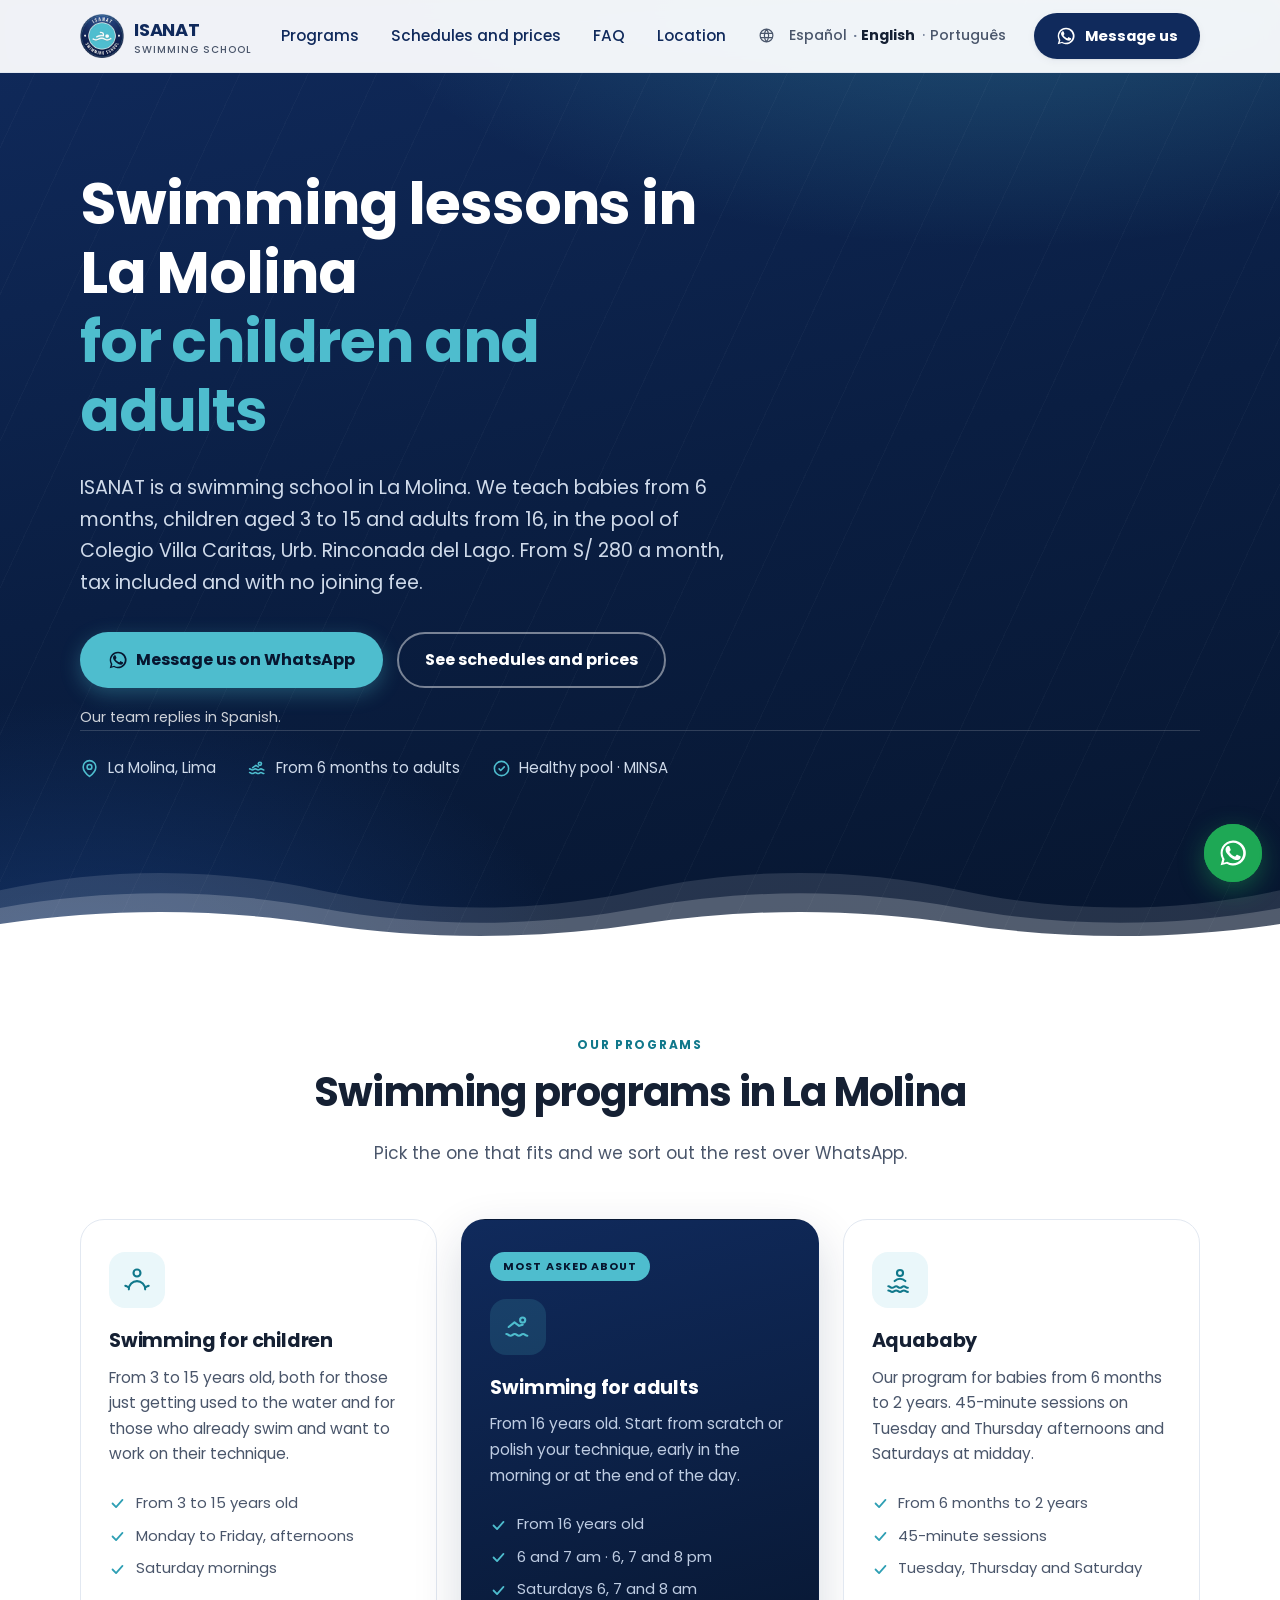
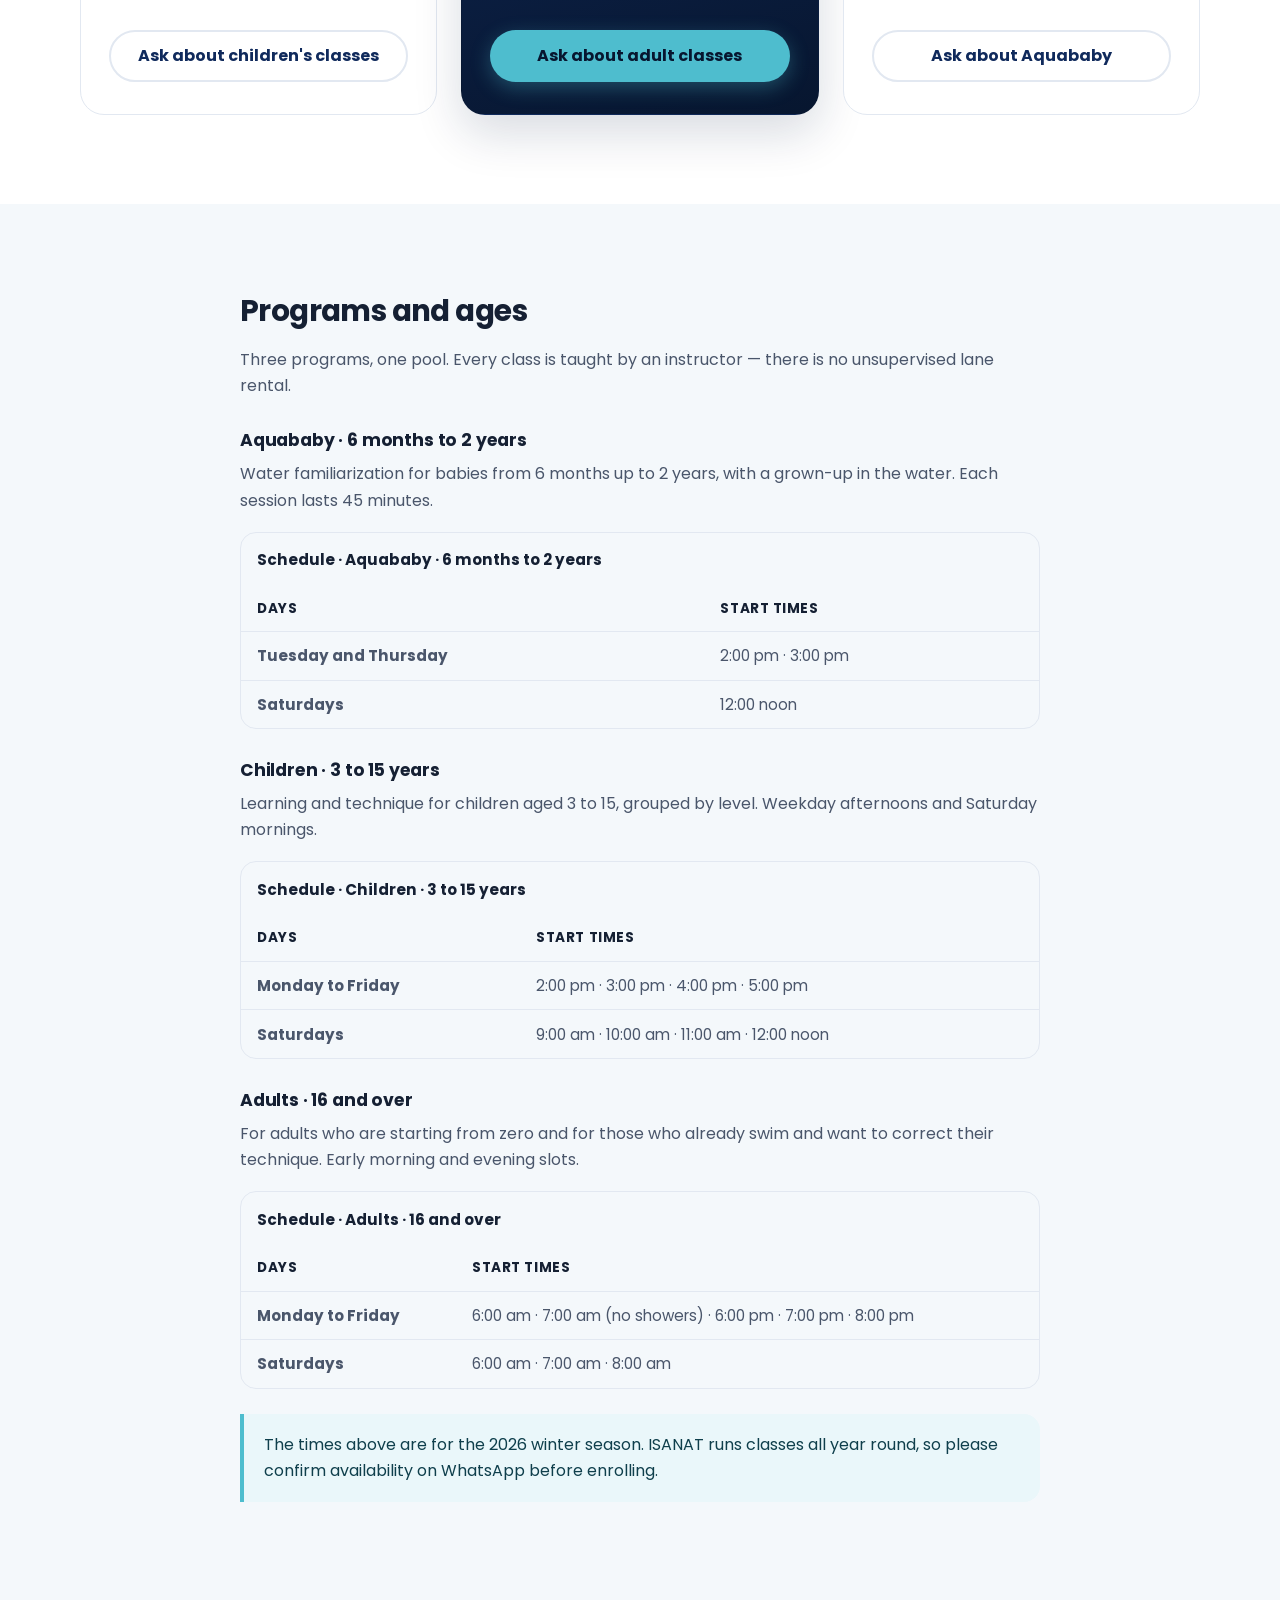
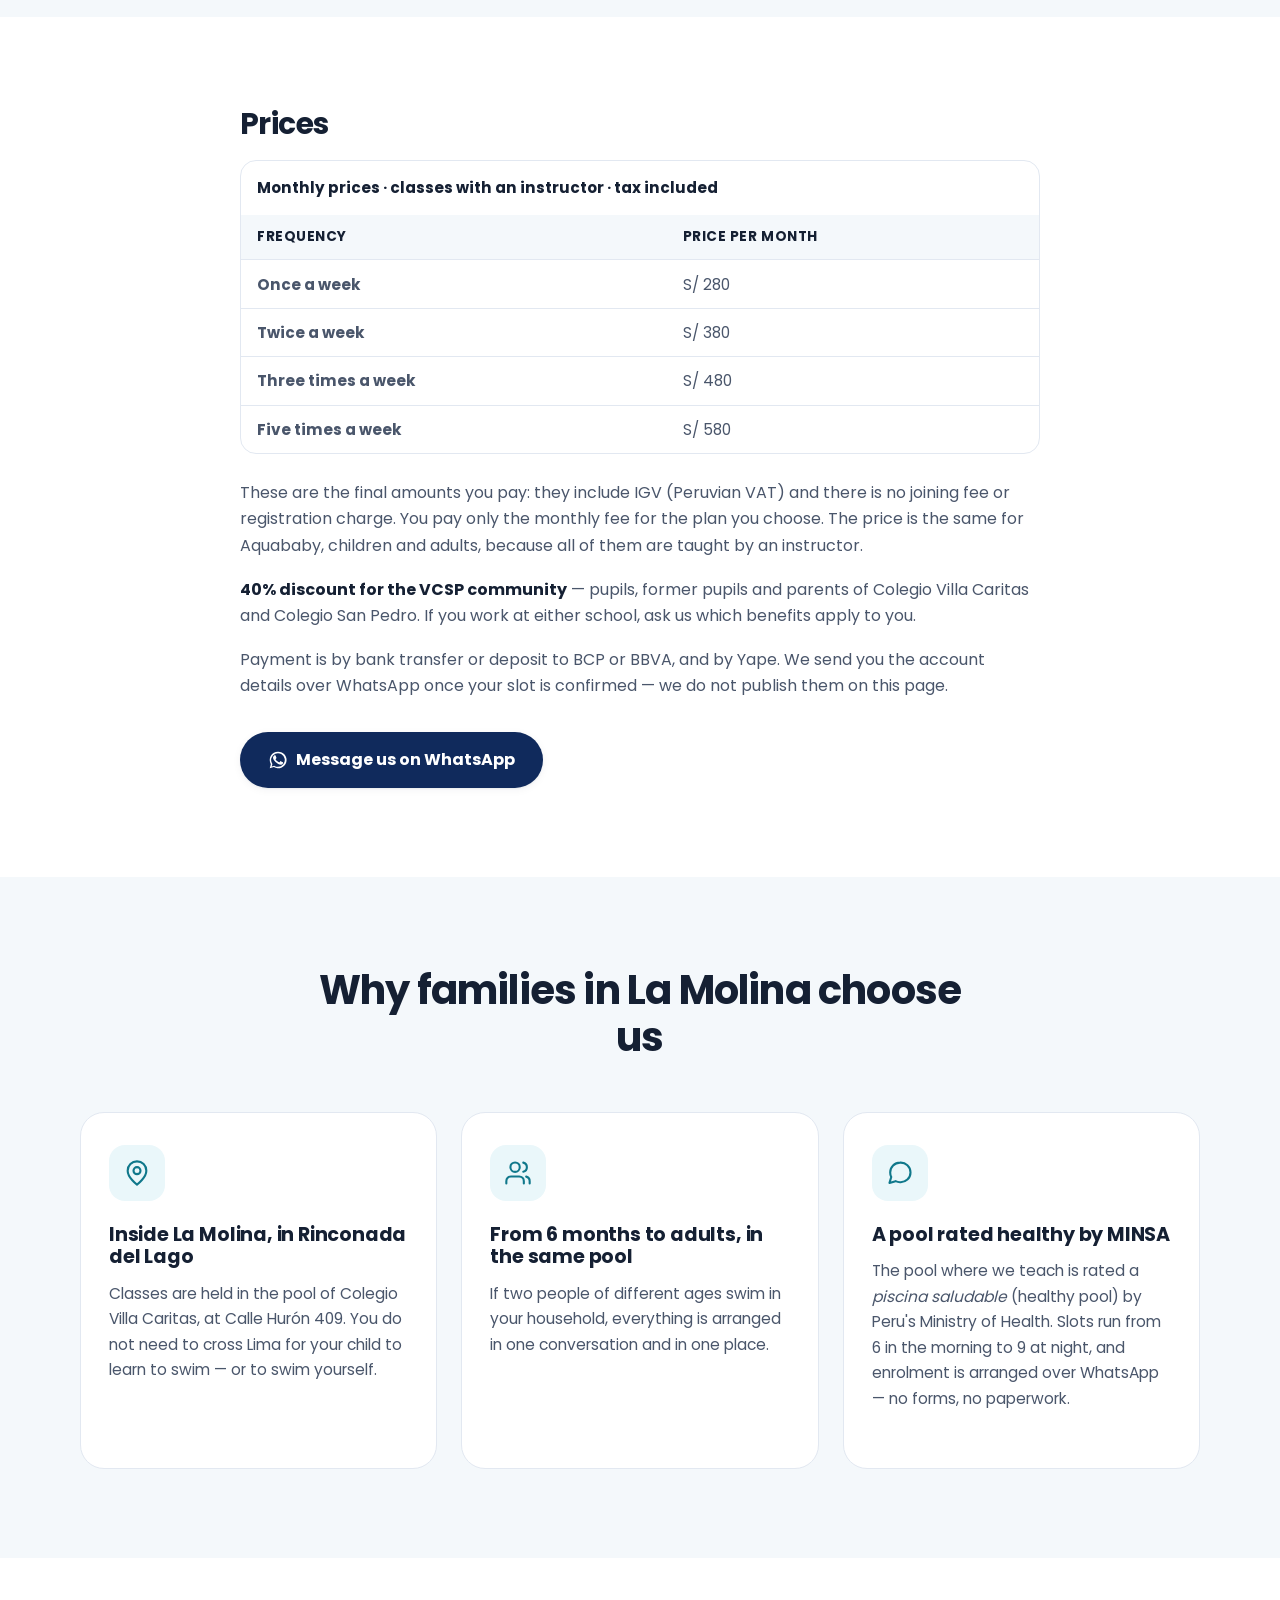
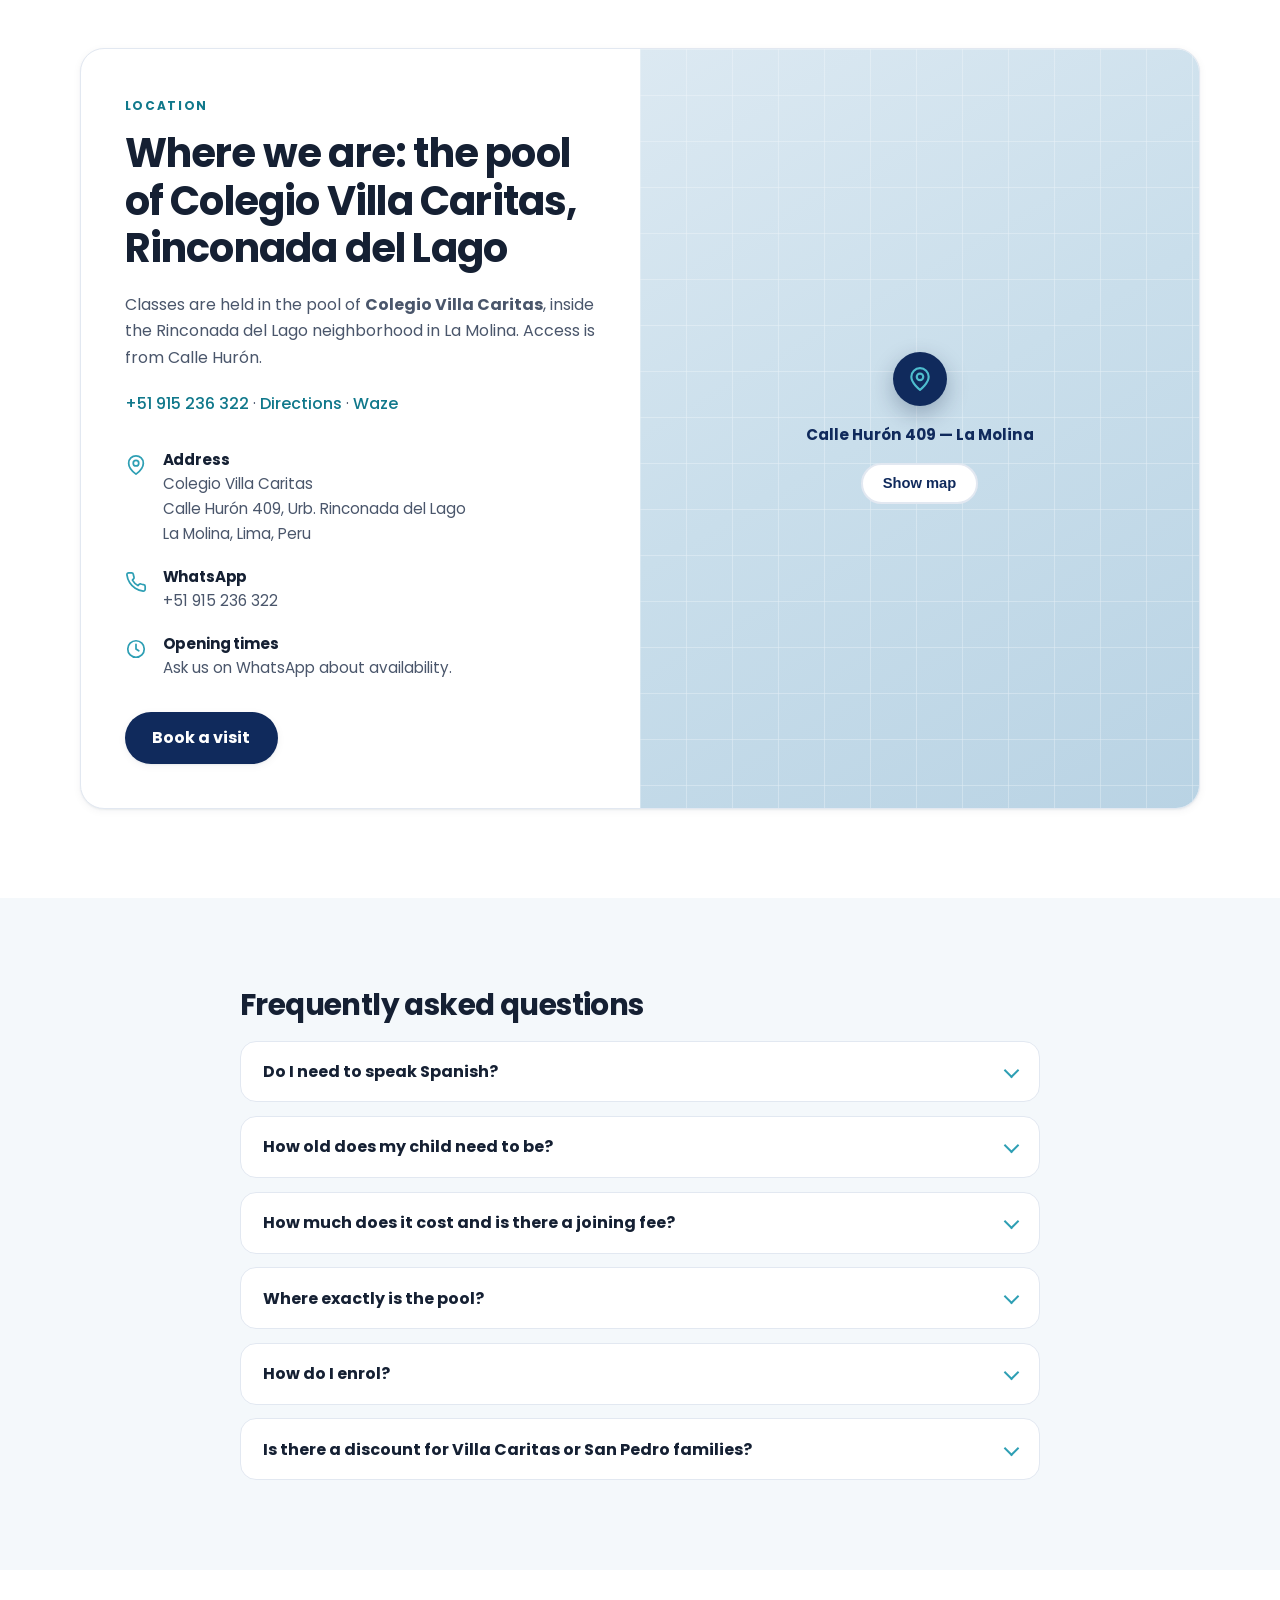
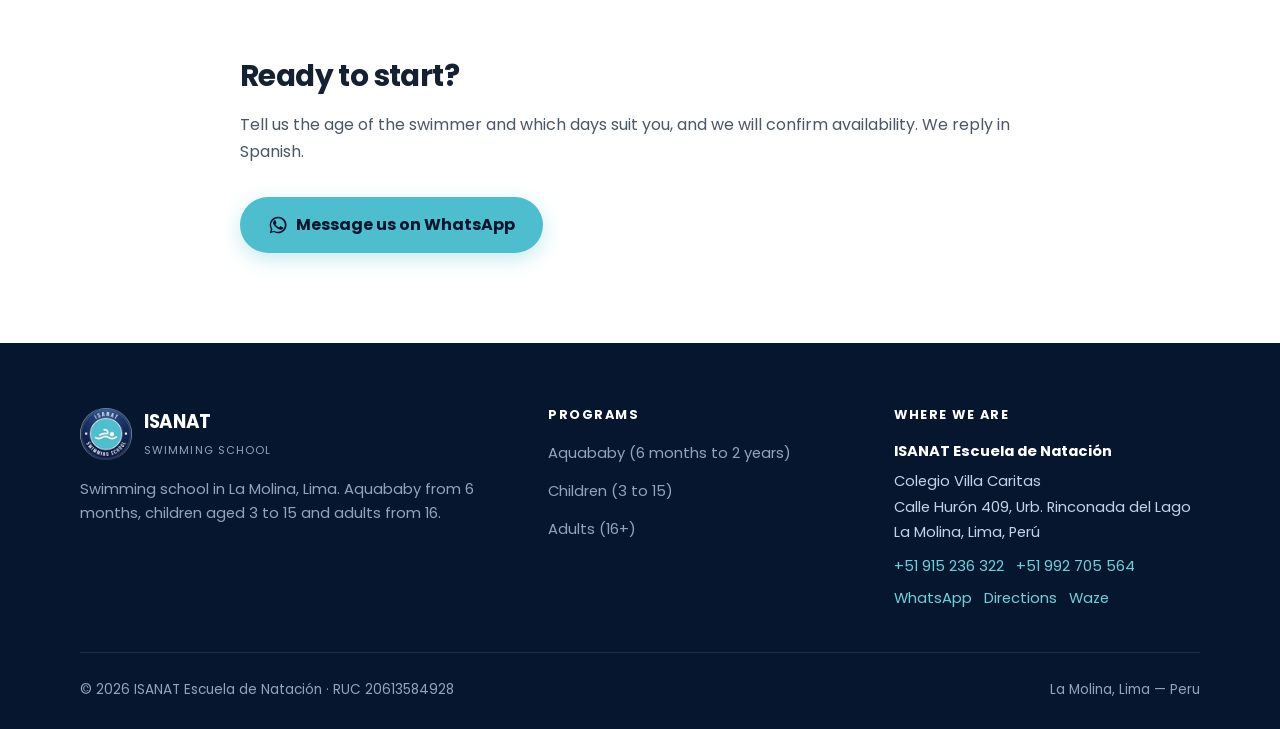
==== commit f2ddff0f: "v1.5.0 diseno de la home en ingles y portugues y selector con los tres idiomas Co-Authored-By: Claud" ====
--- a/en/index.html
+++ b/en/index.html
@@ -4,10 +4,10 @@
 <meta charset="UTF-8">
 <meta name="viewport" content="width=device-width, initial-scale=1">
 
-<!-- ISANAT v1.4.0 · marcador de version: con Ctrl+U en el sitio publicado se ve
+<!-- ISANAT v1.5.0 · marcador de version: con Ctrl+U en el sitio publicado se ve
      que version esta realmente desplegada. Tiene que coincidir con el archivo
      VERSION del repo y con el nombre del zip de la entrega. -->
-<meta name="version" content="1.4.0">
+<meta name="version" content="1.5.0">
 
 <title>Swimming Lessons in La Molina, Lima | ISANAT</title>
 <meta name="description" content="Swimming school in La Molina, Lima. Babies from 6 months, children 3 to 15 and adults. From S/ 280 a month, tax included, no joining fee.">
@@ -52,7 +52,7 @@
 
 <link rel="preload" href="/fonts/poppins-700.woff2" as="font" type="font/woff2" crossorigin>
 <link rel="preload" href="/fonts/poppins-400.woff2" as="font" type="font/woff2" crossorigin>
-<link rel="stylesheet" href="/css/site.v3.css">
+<link rel="stylesheet" href="/css/site.v4.css">
 
 <!-- Speculation Rules: al pasar el raton o tocar un enlace interno, el navegador
      descarga la pagina destino por adelantado. La navegacion entre paginas pasa a
@@ -167,7 +167,7 @@
     {
       "@type": "Service",
       "@id": "https://isanat.pe/en/#service",
-      "name": "Swimming lessons in La Molina, Lima",
+      "name": "Swimming lessons in La Molina",
       "serviceType": "Swimming lessons",
       "provider": {
         "@id": "https://isanat.pe/#business"
@@ -297,7 +297,7 @@
 
 <header class="hdr">
   <div class="wrap hdr__in">
-    <a class="brand" href="/en/" aria-label="ISANAT — home">
+    <a class="brand" href="#inicio" aria-label="ISANAT — home">
       <img src="/img/logo.webp" width="44" height="44" alt="ISANAT Swimming School logo" fetchpriority="high">
       <span>ISANAT<small>Swimming School</small></span>
     </a>
@@ -310,6 +310,7 @@
       <div class="lang" role="group" aria-label="Change language">
         <svg class="lang__ico" viewBox="0 0 24 24" fill="none" stroke="currentColor" stroke-width="1.7" aria-hidden="true"><circle cx="12" cy="12" r="9"/><path d="M3.2 9h17.6M3.2 15h17.6M12 3a15 15 0 0 1 0 18M12 3a15 15 0 0 0 0 18"/></svg>
         <a href="/" hreflang="es" lang="es">Español</a>
+        <span class="lang__now" lang="en" aria-current="true">English</span>
         <a href="/pt/" hreflang="pt" lang="pt">Português</a>
       </div>
       <a class="btn btn--primary btn--sm" href="https://wa.me/51915236322?text=Hello%2C%20I%20am%20writing%20from%20the%20ISANAT%20website%20and%20I%20would%20like%20more%20information%20about%20swimming%20lessons."
@@ -327,20 +328,87 @@
 </header>
 
 <main id="main">
-  <section class="section page-head page-head--solo">
-    <div class="wrap wrap--narrow">
-      <h1>Swimming lessons in La Molina, Lima</h1>
-      <p class="lead">ISANAT is a swimming school in La Molina. We teach babies from 6 months, children aged 3 to 15 and adults from 16, in the pool of Colegio Villa Caritas, Urb. Rinconada del Lago. From S/ 280 a month, tax included and with no joining fee.</p>
+  <section class="hero" id="inicio">
+    <div class="wrap">
+      <h1>Swimming lessons in La Molina <em>for children and adults</em></h1>
+      <p>ISANAT is a swimming school in La Molina. We teach babies from 6 months, children aged 3 to 15 and adults from 16, in the pool of Colegio Villa Caritas, Urb. Rinconada del Lago. From S/ 280 a month, tax included and with no joining fee.</p>
+
       <div class="hero__actions">
         <a class="btn btn--primary" href="https://wa.me/51915236322?text=Hello%2C%20I%20am%20writing%20from%20the%20ISANAT%20website%20and%20I%20would%20like%20more%20information%20about%20swimming%20lessons."
    target="_blank" rel="noopener" data-event="whatsapp_click" data-origen="hero_en"><svg viewBox="0 0 24 24" fill="currentColor" aria-hidden="true"><path d="M17.5 14.4c-.3-.1-1.7-.9-2-1s-.5-.1-.7.1-.7 1-.9 1.2-.3.2-.6.1a8.1 8.1 0 0 1-2.4-1.5 9 9 0 0 1-1.7-2c-.1-.3 0-.5.1-.6l.5-.5.3-.5c.1-.2 0-.4 0-.5L9.2 6.9c-.2-.6-.5-.5-.7-.5h-.6a1.1 1.1 0 0 0-.8.4A3.3 3.3 0 0 0 6 9.3a5.8 5.8 0 0 0 1.2 3.1 13.2 13.2 0 0 0 5.1 4.5 8.3 8.3 0 0 0 3.6.7 3 3 0 0 0 2-1.4 2.5 2.5 0 0 0 .2-1.4c-.1-.1-.3-.2-.6-.4Z"/><path d="M12 2a10 10 0 0 0-8.6 15l-1.3 4.8 4.9-1.3A10 10 0 1 0 12 2Zm0 18.2a8.2 8.2 0 0 1-4.2-1.1l-.3-.2-3 .8.8-2.9-.2-.3A8.2 8.2 0 1 1 12 20.2Z"/></svg>Message us on WhatsApp</a>
-        <a class="btn btn--outline" href="#prices" data-event="ver_horarios_click" data-origen="hero_en">See schedules and prices</a>
-      </div>
-      <p class="nota-idioma" lang="en">Our team replies in Spanish.</p>
-    </div>
-  </section>
-
-  <section class="section section--soft" id="programs">
+        <a class="btn btn--ghost" href="#prices" data-event="ver_horarios_click" data-origen="hero_en">See schedules and prices</a>
+      </div>
+      <p class="nota-idioma nota-idioma--hero" lang="en">Our team replies in Spanish.</p>
+
+      <ul class="hero__facts">
+        <li>
+          <svg viewBox="0 0 24 24" fill="none" stroke="currentColor" stroke-width="2" stroke-linecap="round" stroke-linejoin="round" aria-hidden="true"><path d="M20 10c0 6-8 12-8 12s-8-6-8-12a8 8 0 0 1 16 0Z"/><circle cx="12" cy="10" r="3"/></svg>
+          La Molina, Lima
+        </li>
+        <li>
+          <svg viewBox="0 0 24 24" fill="none" stroke="currentColor" stroke-width="2" stroke-linecap="round" stroke-linejoin="round" aria-hidden="true"><path d="M2 17c1.8 0 1.8 1.4 3.6 1.4S7.4 17 9.2 17s1.8 1.4 3.6 1.4S14.6 17 16.4 17s1.8 1.4 3.6 1.4"/><path d="M2 12.5c1.8 0 1.8 1.4 3.6 1.4s1.8-1.4 3.6-1.4 1.8 1.4 3.6 1.4 1.8-1.4 3.6-1.4 1.8 1.4 3.6 1.4"/><circle cx="15" cy="6" r="2"/><path d="m6 11 4-3 3 2"/></svg>
+          From 6 months to adults
+        </li>
+        <li>
+          <svg viewBox="0 0 24 24" fill="none" stroke="currentColor" stroke-width="2" stroke-linecap="round" stroke-linejoin="round" aria-hidden="true"><path d="M9 12.5 11 14.5 15.5 10"/><circle cx="12" cy="12" r="9"/></svg>
+          Healthy pool · MINSA
+        </li>
+      </ul>
+    </div>
+    <svg class="waves" viewBox="0 0 1440 110" preserveAspectRatio="none" aria-hidden="true" focusable="false"> <path fill="#ffffff" fill-opacity=".12" d="M0 52c120-26 240-26 360 0s240 26 360 0 240-26 360 0 240 26 360 0v58H0Z"/> <path fill="#ffffff" fill-opacity=".2" d="M0 72c120-22 240-22 360 0s240 22 360 0 240-22 360 0 240 22 360 0v38H0Z"/> <path fill="#ffffff" d="M0 90c120-18 240-18 360 0s240 18 360 0 240-18 360 0 240 18 360 0v20H0Z"/> </svg>
+  </section>
+
+  <section class="section" id="programs">
+    <div class="wrap">
+      <div class="head-center">
+        <span class="eyebrow">Our programs</span>
+        <h2>Swimming programs in La Molina</h2>
+        <p class="lead">Pick the one that fits and we sort out the rest over WhatsApp.</p>
+      </div>
+
+      <div class="cards">
+        <article class="card">
+          <div class="card__icon"><svg viewBox="0 0 24 24" fill="none" stroke="currentColor" stroke-width="1.8" stroke-linecap="round" stroke-linejoin="round" aria-hidden="true"><circle cx="12" cy="6" r="3"/><path d="M5 20c0-3.9 3.1-7 7-7s7 3.1 7 7"/><path d="M2 17c1.5 0 1.5 1.2 3 1.2"/><path d="M19 18.2c1.5 0 1.5-1.2 3-1.2"/></svg></div>
+          <h3 id="kids">Swimming for children</h3>
+          <p>From 3 to 15 years old, both for those just getting used to the water and for those who already swim and want to work on their technique.</p>
+          <ul class="card__list">
+            <li><svg viewBox="0 0 24 24" fill="none" stroke="currentColor" stroke-width="2.5" stroke-linecap="round" stroke-linejoin="round" aria-hidden="true"><path d="m5 12 5 5L19 7"/></svg>From 3 to 15 years old</li>
+            <li><svg viewBox="0 0 24 24" fill="none" stroke="currentColor" stroke-width="2.5" stroke-linecap="round" stroke-linejoin="round" aria-hidden="true"><path d="m5 12 5 5L19 7"/></svg>Monday to Friday, afternoons</li>
+            <li><svg viewBox="0 0 24 24" fill="none" stroke="currentColor" stroke-width="2.5" stroke-linecap="round" stroke-linejoin="round" aria-hidden="true"><path d="m5 12 5 5L19 7"/></svg>Saturday mornings</li>
+          </ul>
+          <a class="btn btn--outline btn--block" href="https://wa.me/51915236322?text=Hello%2C%20I%20would%20like%20information%20about%20swimming%20classes%20for%20children%20at%20ISANAT."
+   target="_blank" rel="noopener" data-event="whatsapp_click" data-origen="tarjeta_ninos_en">Ask about children's classes</a>
+        </article>
+        <article class="card card--feature">
+          <span class="tag">Most asked about</span>
+          <div class="card__icon"><svg viewBox="0 0 24 24" fill="none" stroke="currentColor" stroke-width="1.8" stroke-linecap="round" stroke-linejoin="round" aria-hidden="true"><circle cx="16" cy="6" r="2.2"/><path d="m4 12 5-4 4 3 3-1"/><path d="M2 18c1.8 0 1.8 1.5 3.6 1.5S7.4 18 9.2 18s1.8 1.5 3.6 1.5S14.6 18 16.4 18s1.8 1.5 3.6 1.5"/></svg></div>
+          <h3 id="adults">Swimming for adults</h3>
+          <p>From 16 years old. Start from scratch or polish your technique, early in the morning or at the end of the day.</p>
+          <ul class="card__list">
+            <li><svg viewBox="0 0 24 24" fill="none" stroke="currentColor" stroke-width="2.5" stroke-linecap="round" stroke-linejoin="round" aria-hidden="true"><path d="m5 12 5 5L19 7"/></svg>From 16 years old</li>
+            <li><svg viewBox="0 0 24 24" fill="none" stroke="currentColor" stroke-width="2.5" stroke-linecap="round" stroke-linejoin="round" aria-hidden="true"><path d="m5 12 5 5L19 7"/></svg>6 and 7 am · 6, 7 and 8 pm</li>
+            <li><svg viewBox="0 0 24 24" fill="none" stroke="currentColor" stroke-width="2.5" stroke-linecap="round" stroke-linejoin="round" aria-hidden="true"><path d="m5 12 5 5L19 7"/></svg>Saturdays 6, 7 and 8 am</li>
+          </ul>
+          <a class="btn btn--primary btn--block" href="https://wa.me/51915236322?text=Hello%2C%20I%20would%20like%20information%20about%20adult%20swimming%20classes%20at%20ISANAT."
+   target="_blank" rel="noopener" data-event="whatsapp_click" data-origen="tarjeta_adultos_en">Ask about adult classes</a>
+        </article>
+        <article class="card">
+          <div class="card__icon"><svg viewBox="0 0 24 24" fill="none" stroke="currentColor" stroke-width="1.8" stroke-linecap="round" stroke-linejoin="round" aria-hidden="true"><circle cx="12" cy="6" r="2.6"/><path d="M7.4 12.9c1.3-1.3 2.8-2 4.6-2s3.3.7 4.6 2"/><path d="M2 17.4c1.7 0 1.7 1.3 3.4 1.3s1.7-1.3 3.3-1.3 1.7 1.3 3.3 1.3 1.7-1.3 3.3-1.3 1.7 1.3 3.4 1.3"/><path d="M2 21c1.7 0 1.7 1.2 3.4 1.2S7.1 21 8.7 21s1.7 1.2 3.3 1.2S13.7 21 15.3 21s1.7 1.2 3.4 1.2"/></svg></div>
+          <h3 id="aquababy">Aquababy</h3>
+          <p>Our program for babies from 6 months to 2 years. 45-minute sessions on Tuesday and Thursday afternoons and Saturdays at midday.</p>
+          <ul class="card__list">
+            <li><svg viewBox="0 0 24 24" fill="none" stroke="currentColor" stroke-width="2.5" stroke-linecap="round" stroke-linejoin="round" aria-hidden="true"><path d="m5 12 5 5L19 7"/></svg>From 6 months to 2 years</li>
+            <li><svg viewBox="0 0 24 24" fill="none" stroke="currentColor" stroke-width="2.5" stroke-linecap="round" stroke-linejoin="round" aria-hidden="true"><path d="m5 12 5 5L19 7"/></svg>45-minute sessions</li>
+            <li><svg viewBox="0 0 24 24" fill="none" stroke="currentColor" stroke-width="2.5" stroke-linecap="round" stroke-linejoin="round" aria-hidden="true"><path d="m5 12 5 5L19 7"/></svg>Tuesday, Thursday and Saturday</li>
+          </ul>
+          <a class="btn btn--outline btn--block" href="https://wa.me/51915236322?text=Hello%2C%20I%20would%20like%20information%20about%20the%20Aquababy%20program%20at%20ISANAT."
+   target="_blank" rel="noopener" data-event="whatsapp_click" data-origen="tarjeta_bebes_en">Ask about Aquababy</a>
+        </article>
+      </div>
+    </div>
+  </section>
+
+  <section class="section section--soft">
     <div class="wrap wrap--narrow">
       <div class="prose">
       <h2>Programs and ages</h2>
@@ -384,7 +452,6 @@
           </tbody>
         </table>
       </div>
-
       </div>
       <div class="callout"><p>The times above are for the 2026 winter season. ISANAT runs classes all year round, so please confirm availability on WhatsApp before enrolling.</p></div>
     </div>
@@ -418,7 +485,7 @@
   </section>
 
   <section class="section section--soft">
-    <div class="wrap wrap--narrow">
+    <div class="wrap">
       <div class="head-center">
         <h2>Why families in La Molina choose us</h2>
       </div>
@@ -445,19 +512,56 @@
   </section>
 
   <section class="section" id="location">
-    <div class="wrap wrap--narrow">
-      <div class="prose">
-      <h2>Where we are</h2>
-      <p>Classes are held in the pool of <strong>Colegio Villa Caritas</strong>, inside the Rinconada del Lago neighborhood in La Molina. Access is from Calle Hurón.</p>
-      <p class="nap-body">
-        Colegio Villa Caritas<br>
-        Calle Hurón 409, Urb. Rinconada del Lago<br>
-        La Molina, Lima, Perú<br>
-        <a href="tel:+51915236322" data-event="tel_click" data-origen="ubicacion_en">+51 915 236 322</a> ·
-        <a href="https://www.google.com/maps/search/?api=1&amp;query=Colegio%20Villa%20Caritas%2C%20Calle%20Hur%C3%B3n%20409%2C%20Urb.%20Rinconada%20del%20Lago%2C%20La%20Molina%2C%20Lima%2C%20Per%C3%BA" target="_blank" rel="noopener" data-event="como_llegar_click" data-origen="ubicacion_en">Directions</a> ·
-        <a href="https://waze.com/ul?q=Colegio%20Villa%20Caritas%2C%20Calle%20Hur%C3%B3n%20409%2C%20Urb.%20Rinconada%20del%20Lago%2C%20La%20Molina%2C%20Lima%2C%20Per%C3%BA&amp;navigate=yes" target="_blank" rel="noopener" data-event="waze_click" data-origen="ubicacion_en">Waze</a> ·
-        <a href="/#ubicacion">See the map</a>
-      </p>
+    <div class="wrap">
+      <div class="place">
+        <div class="place__info">
+          <span class="eyebrow">Location</span>
+          <h2>Where we are: the pool of Colegio Villa Caritas, Rinconada del Lago</h2>
+          <p>Classes are held in the pool of <strong>Colegio Villa Caritas</strong>, inside the Rinconada del Lago neighborhood in La Molina. Access is from Calle Hurón.</p>
+          <p class="nap-body">
+            <a href="tel:+51915236322" data-event="tel_click" data-origen="ubicacion_en">+51 915 236 322</a> ·
+            <a href="https://www.google.com/maps/search/?api=1&amp;query=Colegio%20Villa%20Caritas%2C%20Calle%20Hur%C3%B3n%20409%2C%20Urb.%20Rinconada%20del%20Lago%2C%20La%20Molina%2C%20Lima%2C%20Per%C3%BA" target="_blank" rel="noopener" data-event="como_llegar_click" data-origen="ubicacion_en">Directions</a> ·
+            <a href="https://waze.com/ul?q=Colegio%20Villa%20Caritas%2C%20Calle%20Hur%C3%B3n%20409%2C%20Urb.%20Rinconada%20del%20Lago%2C%20La%20Molina%2C%20Lima%2C%20Per%C3%BA&amp;navigate=yes" target="_blank" rel="noopener" data-event="waze_click" data-origen="ubicacion_en">Waze</a>
+          </p>
+
+          <ul class="data">
+            <li>
+              <svg viewBox="0 0 24 24" fill="none" stroke="currentColor" stroke-width="1.9" stroke-linecap="round" stroke-linejoin="round" aria-hidden="true"><path d="M20 10c0 6-8 12-8 12s-8-6-8-12a8 8 0 0 1 16 0Z"/><circle cx="12" cy="10" r="3"/></svg>
+              <div>
+                <h3>Address</h3>
+                <p>Colegio Villa Caritas<br>Calle Hurón 409, Urb. Rinconada del Lago<br>La Molina, Lima, Peru</p>
+              </div>
+            </li>
+            <li>
+              <svg viewBox="0 0 24 24" fill="none" stroke="currentColor" stroke-width="1.9" stroke-linecap="round" stroke-linejoin="round" aria-hidden="true"><path d="M22 16.9v3a2 2 0 0 1-2.2 2 19.8 19.8 0 0 1-8.6-3.1 19.5 19.5 0 0 1-6-6A19.8 19.8 0 0 1 2.1 4.2 2 2 0 0 1 4.1 2h3a2 2 0 0 1 2 1.7c.1 1 .4 1.9.7 2.8a2 2 0 0 1-.5 2.1L8.1 9.9a16 16 0 0 0 6 6l1.3-1.3a2 2 0 0 1 2.1-.4c.9.3 1.8.6 2.8.7a2 2 0 0 1 1.7 2Z"/></svg>
+              <div>
+                <h3>WhatsApp</h3>
+                <p>+51 915 236 322</p>
+              </div>
+            </li>
+            <li>
+              <svg viewBox="0 0 24 24" fill="none" stroke="currentColor" stroke-width="1.9" stroke-linecap="round" stroke-linejoin="round" aria-hidden="true"><circle cx="12" cy="12" r="9"/><path d="M12 7v5l3 2"/></svg>
+              <div>
+                <h3>Opening times</h3>
+                <p>Ask us on WhatsApp about availability.</p>
+              </div>
+            </li>
+          </ul>
+
+          <a class="btn btn--navy" href="https://wa.me/51915236322?text=Hello%2C%20I%20would%20like%20to%20arrange%20a%20visit%20to%20ISANAT.%20I%20am%20writing%20from%20the%20English%20page."
+   target="_blank" rel="noopener" data-event="whatsapp_click" data-origen="ubicacion_en">Book a visit</a>
+        </div>
+
+        <!-- Mapa diferido: no descarga Google Maps hasta que el visitante lo pide.
+             Mismo id que en la home, asi que lo engancha el mismo site.vN.js. -->
+        <div class="map" id="map">
+          <div class="map__facade">
+            <div class="map__pin"><svg viewBox="0 0 24 24" fill="none" stroke="currentColor" stroke-width="2" stroke-linecap="round" stroke-linejoin="round" aria-hidden="true"><path d="M20 10c0 6-8 12-8 12s-8-6-8-12a8 8 0 0 1 16 0Z"/><circle cx="12" cy="10" r="3"/></svg></div>
+            <p>Calle Hurón 409 — La Molina</p>
+            <button class="btn btn--outline btn--sm" id="map-load" type="button"
+                    data-event="maps_click" data-origen="ubicacion_en">Show map</button>
+          </div>
+        </div>
       </div>
     </div>
   </section>
@@ -557,6 +661,6 @@
    target="_blank" rel="noopener" aria-label="Message us on WhatsApp"
    data-event="whatsapp_click" data-origen="flotante_en"><svg viewBox="0 0 24 24" fill="currentColor" aria-hidden="true"><path d="M17.5 14.4c-.3-.1-1.7-.9-2-1s-.5-.1-.7.1-.7 1-.9 1.2-.3.2-.6.1a8.1 8.1 0 0 1-2.4-1.5 9 9 0 0 1-1.7-2c-.1-.3 0-.5.1-.6l.5-.5.3-.5c.1-.2 0-.4 0-.5L9.2 6.9c-.2-.6-.5-.5-.7-.5h-.6a1.1 1.1 0 0 0-.8.4A3.3 3.3 0 0 0 6 9.3a5.8 5.8 0 0 0 1.2 3.1 13.2 13.2 0 0 0 5.1 4.5 8.3 8.3 0 0 0 3.6.7 3 3 0 0 0 2-1.4 2.5 2.5 0 0 0 .2-1.4c-.1-.1-.3-.2-.6-.4Z"/><path d="M12 2a10 10 0 0 0-8.6 15l-1.3 4.8 4.9-1.3A10 10 0 1 0 12 2Zm0 18.2a8.2 8.2 0 0 1-4.2-1.1l-.3-.2-3 .8.8-2.9-.2-.3A8.2 8.2 0 1 1 12 20.2Z"/></svg></a>
 
-<script src="/js/site.v1.js" defer></script>
+<script src="/js/site.v2.js" defer></script>
 </body>
 </html>
--- a/css/site.v4.css
+++ b/css/site.v4.css
@@ -0,0 +1,455 @@
+@font-face{font-family:'Poppins';src:url('/fonts/poppins-400.woff2') format('woff2');font-weight:400;font-style:normal;font-display:swap}
+@font-face{font-family:'Poppins';src:url('/fonts/poppins-500.woff2') format('woff2');font-weight:500;font-style:normal;font-display:swap}
+@font-face{font-family:'Poppins';src:url('/fonts/poppins-700.woff2') format('woff2');font-weight:700;font-style:normal;font-display:swap}
+
+:root{
+  --navy-950:#07162F; --navy-900:#0A1E42; --navy-800:#102A5C;
+  --navy-700:#16376F; --navy-600:#1E4A92;
+  --teal-400:#6FCEDD; --teal-500:#4EBDCE; --teal-600:#2E9FB4; --teal-700:#10788B;
+  --teal-050:#EAF7FA;
+  --ink:#152033; --body:#4A566B; --muted:#6B7891;
+  --line:#E2E8F1; --soft:#F4F8FB; --white:#fff;
+  --wa:#1EA855; --wa-dark:#177F41;
+  --wrap:1160px; --r:16px; --r-lg:24px;
+  --shadow-sm:0 1px 2px rgba(10,30,66,.06),0 2px 8px rgba(10,30,66,.05);
+  --shadow-md:0 4px 12px rgba(10,30,66,.08),0 12px 28px rgba(10,30,66,.08);
+  --shadow-lg:0 18px 48px rgba(10,30,66,.16);
+}
+
+*,*::before,*::after{box-sizing:border-box}
+html{scroll-behavior:smooth;scroll-padding-top:90px;-webkit-text-size-adjust:100%}
+body{margin:0;font-family:'Poppins',system-ui,-apple-system,'Segoe UI',Roboto,sans-serif;
+  color:var(--body);background:var(--white);line-height:1.65;font-size:16px;
+  -webkit-font-smoothing:antialiased}
+img,svg,iframe{max-width:100%;display:block}
+img{height:auto}
+a{color:var(--teal-700);text-decoration:none}
+h1,h2,h3,h4{color:var(--ink);line-height:1.18;margin:0 0 .6em;font-weight:700;letter-spacing:-.02em}
+h2{font-size:clamp(1.65rem,1.1rem + 2.2vw,2.5rem)}
+h3{font-size:1.2rem;letter-spacing:-.01em}
+p{margin:0 0 1.1em}
+ul,ol{margin:0;padding:0;list-style:none}
+
+.wrap{width:100%;max-width:var(--wrap);margin-inline:auto;padding-inline:20px}
+.section{padding-block:clamp(56px,7vw,104px)}
+.section--soft{background:var(--soft)}
+.eyebrow{display:inline-block;font-size:.75rem;font-weight:700;letter-spacing:.14em;
+  text-transform:uppercase;color:var(--teal-700);margin-bottom:.9rem}
+.lead{font-size:1.06rem;color:var(--body);max-width:60ch}
+.head-center{text-align:center;max-width:660px;margin:0 auto clamp(36px,4vw,60px)}
+.head-center .lead{margin-inline:auto}
+
+/* ---------- Botones ---------- */
+.btn{display:inline-flex;align-items:center;justify-content:center;gap:.55rem;
+  font-weight:700;font-size:1rem;line-height:1;padding:1rem 1.6rem;border-radius:999px;
+  border:2px solid transparent;cursor:pointer;transition:transform .18s ease,
+  background-color .18s ease,box-shadow .18s ease,color .18s ease;text-align:center}
+.btn svg{width:20px;height:20px;flex:none}
+.btn:hover{transform:translateY(-2px)}
+.btn--primary{background:var(--teal-500);color:var(--navy-950);box-shadow:0 6px 20px rgba(78,189,206,.32)}
+.btn--primary:hover{background:var(--teal-400);box-shadow:0 10px 26px rgba(78,189,206,.4)}
+.btn--navy{background:var(--navy-800);color:#fff;box-shadow:var(--shadow-sm)}
+.btn--navy:hover{background:var(--navy-700);box-shadow:var(--shadow-md)}
+.btn--ghost{background:transparent;color:#fff;border-color:rgba(255,255,255,.45)}
+.btn--ghost:hover{background:rgba(255,255,255,.12);border-color:#fff}
+.btn--outline{background:#fff;color:var(--navy-800);border-color:var(--line)}
+.btn--outline:hover{border-color:var(--teal-500);color:var(--teal-700)}
+.btn--sm{padding:.7rem 1.25rem;font-size:.92rem}
+.btn--block{width:100%}
+
+:where(a,button,summary,details):focus-visible{outline:3px solid var(--teal-600);
+  outline-offset:3px;border-radius:6px}
+
+.skip{position:absolute;left:-9999px;top:0;background:var(--navy-800);color:#fff;
+  padding:.8rem 1.2rem;z-index:200;border-radius:0 0 8px 0;font-weight:600}
+.skip:focus{left:0}
+
+/* ---------- Header ---------- */
+.hdr{position:fixed;inset:0 0 auto;z-index:100;background:rgba(255,255,255,.94);
+  /* El prefijo -webkit- hace falta para Safari 17 y anteriores, que todavia
+     tienen bastantes iPhone y iPad en uso. Sin el se pierde solo el desenfoque:
+     el fondo sigue siendo rgba(255,255,255,.94), asi que degrada sin romperse. */
+  -webkit-backdrop-filter:saturate(160%) blur(10px);
+  backdrop-filter:saturate(160%) blur(10px);border-bottom:1px solid var(--line)}
+.hdr__in{display:flex;align-items:center;justify-content:space-between;gap:1rem;height:72px}
+.brand{display:flex;align-items:center;gap:.65rem;font-weight:700;color:var(--navy-800);
+  letter-spacing:-.02em;font-size:1.12rem}
+.brand img{width:44px;height:44px}
+/* ⚠️ --body y no --muted: con --muted este texto daba 4,45:1 sobre blanco, por
+   debajo del minimo AA de 4,5. Es el mismo 4,45 que ya habia dado el subtitulo
+   de los enlaces cruzados el 13/09 — la causa siempre es --muted sobre blanco.
+   Con --body queda en 7,41:1. Venia asi desde la v1.0.0. */
+.brand span small{display:block;font-size:.62rem;font-weight:500;color:var(--body);
+  letter-spacing:.1em;text-transform:uppercase;line-height:1.3}
+.nav{display:flex;align-items:center;gap:2rem}
+.nav a{color:var(--navy-800);font-weight:500;font-size:.96rem;position:relative;padding-block:.3rem}
+.nav a::after{content:"";position:absolute;left:0;bottom:0;height:2px;width:0;
+  background:var(--teal-500);transition:width .22s ease}
+.nav a:hover::after{width:100%}
+.nav .btn{display:none}  /* solo aparece dentro del menú móvil */
+.hdr__cta{display:flex;align-items:center;gap:.75rem}
+.burger{display:none;background:none;border:0;padding:.5rem;cursor:pointer;color:var(--navy-800)}
+.burger svg{width:26px;height:26px}
+
+/* ---------- Hero ---------- */
+.hero{position:relative;background:
+    radial-gradient(1100px 520px at 78% -8%,rgba(78,189,206,.34),transparent 62%),
+    radial-gradient(760px 420px at 6% 104%,rgba(30,74,146,.5),transparent 66%),
+    linear-gradient(168deg,var(--navy-800) 0%,var(--navy-900) 52%,var(--navy-950) 100%);
+  color:#fff;padding-top:clamp(120px,14vw,170px);padding-bottom:clamp(110px,13vw,160px);
+  overflow:hidden;isolation:isolate}
+.hero::before{content:"";position:absolute;inset:0;z-index:-1;opacity:.5;
+  background-image:
+    repeating-linear-gradient(115deg,rgba(255,255,255,.05) 0 1px,transparent 1px 62px);}
+.hero h1{color:#fff;font-size:clamp(2.1rem,1.2rem + 3.9vw,3.65rem);margin-bottom:.45em;max-width:16ch}
+.hero h1 em{font-style:normal;color:var(--teal-500);display:block}
+.hero p{color:#CFDAEA;font-size:clamp(1.02rem,.97rem + .3vw,1.2rem);max-width:54ch;margin-bottom:2.1rem}
+.hero__actions{display:flex;flex-wrap:wrap;gap:.9rem;margin-bottom:2.6rem}
+.hero__facts{display:flex;flex-wrap:wrap;gap:.6rem 2rem;padding-top:1.6rem;
+  border-top:1px solid rgba(255,255,255,.16)}
+.hero__facts li{display:flex;align-items:center;gap:.55rem;color:#CFDAEA;font-size:.94rem}
+.hero__facts svg{width:19px;height:19px;color:var(--teal-500);flex:none}
+.waves{position:absolute;left:0;right:0;bottom:-1px;z-index:1;width:100%;height:auto;
+  pointer-events:none;display:block}
+
+/* ---------- Programas ---------- */
+.cards{display:grid;grid-template-columns:repeat(auto-fit,minmax(290px,1fr));gap:1.5rem}
+.card{background:#fff;border:1px solid var(--line);border-radius:var(--r-lg);padding:2rem 1.75rem;
+  height:100%;display:flex;flex-direction:column;transition:transform .22s ease,box-shadow .22s ease,border-color .22s ease}
+.card:hover{transform:translateY(-5px);box-shadow:var(--shadow-md);border-color:transparent}
+.card__icon{width:56px;height:56px;border-radius:16px;background:var(--teal-050);
+  display:grid;place-items:center;margin-bottom:1.4rem;color:var(--teal-700)}
+.card__icon svg{width:28px;height:28px}
+.card p{font-size:.97rem;margin-bottom:1.5rem}
+.card__list{margin-bottom:1.75rem;display:grid;gap:.5rem}
+.card__list li{display:flex;gap:.6rem;font-size:.93rem;color:var(--body)}
+.card__list svg{width:17px;height:17px;color:var(--teal-600);flex:none;margin-top:.28rem}
+.card .btn{margin-top:auto}
+.card--feature{background:linear-gradient(165deg,var(--navy-800),var(--navy-950));
+  border-color:transparent;color:#CFDAEA;box-shadow:var(--shadow-lg)}
+.card--feature h3{color:#fff}
+.card--feature p,.card--feature .card__list li{color:#BECCE2}
+.card--feature .card__icon{background:rgba(78,189,206,.16);color:var(--teal-500)}
+.card--feature .card__list svg{color:var(--teal-500)}
+.card--feature:hover{box-shadow:0 24px 60px rgba(7,22,47,.3)}
+.tag{align-self:flex-start;font-size:.68rem;font-weight:700;letter-spacing:.1em;text-transform:uppercase;
+  background:var(--teal-500);color:var(--navy-950);padding:.35rem .8rem;border-radius:999px;margin-bottom:1.1rem}
+
+/* ---------- Pasos ---------- */
+.steps{display:grid;grid-template-columns:repeat(auto-fit,minmax(240px,1fr));gap:1.5rem;list-style:none}
+.step{position:relative;padding-top:.4rem}
+.step__n{width:46px;height:46px;border-radius:14px;background:var(--navy-800);color:#fff;
+  font-weight:700;display:grid;place-items:center;margin-bottom:1.1rem;font-size:1.05rem}
+.step h3{font-size:1.08rem;margin-bottom:.4rem}
+.step p{font-size:.95rem;margin:0}
+
+/* ---------- FAQ ---------- */
+.faq{max-width:820px;margin-inline:auto;display:grid;gap:.85rem}
+.faq details{background:#fff;border:1px solid var(--line);border-radius:var(--r);overflow:hidden;
+  transition:border-color .2s ease,box-shadow .2s ease}
+.faq details[open]{border-color:var(--teal-500);box-shadow:var(--shadow-sm)}
+.faq summary{cursor:pointer;list-style:none;padding:1.15rem 3.2rem 1.15rem 1.4rem;
+  font-weight:600;color:var(--ink);position:relative;font-size:1rem;line-height:1.45}
+.faq summary::-webkit-details-marker{display:none}
+.faq summary::after{content:"";position:absolute;right:1.4rem;top:1.45rem;width:11px;height:11px;
+  border-right:2.5px solid var(--teal-600);border-bottom:2.5px solid var(--teal-600);
+  transform:rotate(45deg);transition:transform .22s ease}
+.faq details[open] summary::after{transform:rotate(-135deg);top:1.6rem}
+.faq__a{padding:0 1.4rem 1.35rem;font-size:.96rem}
+.faq__a p:last-child{margin-bottom:0}
+
+/* ---------- Ubicación ---------- */
+.place{display:grid;grid-template-columns:1fr 1fr;gap:0;background:#fff;
+  border:1px solid var(--line);border-radius:var(--r-lg);overflow:hidden;box-shadow:var(--shadow-sm)}
+.place__info{padding:clamp(28px,3.4vw,52px)}
+.place__info h2{margin-bottom:.5em}
+.data{display:grid;gap:1.35rem;margin:2rem 0}
+.data li{display:flex;gap:1rem}
+.data svg{width:22px;height:22px;color:var(--teal-600);flex:none;margin-top:.2rem}
+.data h3{font-size:.94rem;margin:0 0 .15rem;color:var(--ink)}
+.data p{margin:0;font-size:.95rem}
+.map{position:relative;min-height:380px;background:
+    linear-gradient(150deg,#DCE9F2 0%,#C9DEEB 48%,#B9D3E4 100%);display:grid;place-items:center}
+.map::before{content:"";position:absolute;inset:0;opacity:.5;background-image:
+  linear-gradient(rgba(255,255,255,.55) 1.5px,transparent 1.5px),
+  linear-gradient(90deg,rgba(255,255,255,.55) 1.5px,transparent 1.5px);background-size:46px 46px}
+.map__facade{position:relative;text-align:center;padding:1.5rem}
+.map__pin{width:54px;height:54px;margin:0 auto 1rem;border-radius:50%;background:var(--navy-800);
+  display:grid;place-items:center;box-shadow:0 8px 22px rgba(10,30,66,.28)}
+.map__pin svg{width:26px;height:26px;color:var(--teal-500)}
+.map__facade p{color:var(--navy-800);font-weight:600;font-size:.95rem;margin-bottom:1rem}
+.map iframe{position:absolute;inset:0;width:100%;height:100%;border:0}
+
+/* ---------- Footer ---------- */
+.ft{background:var(--navy-950);color:#93A3BE;padding-block:clamp(44px,5vw,68px) 28px;font-size:.92rem}
+.ft__grid{display:grid;grid-template-columns:1.4fr 1fr 1fr;gap:2.5rem;padding-bottom:2.5rem}
+.ft h3,.ft h4{color:#fff;font-size:.8rem;letter-spacing:.12em;text-transform:uppercase;
+  margin-bottom:1.1rem;font-weight:700}
+.ft a{color:#93A3BE;transition:color .18s ease}
+.ft a:hover{color:var(--teal-500)}
+.ft__brand{display:flex;align-items:center;gap:.75rem;margin-bottom:1rem}
+.ft__brand img{width:52px;height:52px}
+.ft__brand strong{color:#fff;font-size:1.15rem;display:block;letter-spacing:-.02em}
+.ft__brand small{font-size:.68rem;letter-spacing:.1em;text-transform:uppercase;color:#93A3BE}
+.ft__links{display:grid;gap:.6rem}
+.ft__social{display:flex;gap:.75rem;margin-top:1.2rem}
+.ft__social a{width:40px;height:40px;border-radius:50%;background:rgba(255,255,255,.07);
+  display:grid;place-items:center;transition:background .18s ease,transform .18s ease}
+.ft__social a:hover{background:var(--teal-600);transform:translateY(-2px)}
+.ft__social svg{width:19px;height:19px;color:#fff}
+.ft__bottom{border-top:1px solid rgba(255,255,255,.1);padding-top:1.6rem;
+  display:flex;flex-wrap:wrap;gap:.6rem 1.5rem;justify-content:space-between;font-size:.85rem}
+
+/* ---------- WhatsApp flotante ---------- */
+.wa-float{position:fixed;right:18px;bottom:18px;z-index:99;width:58px;height:58px;border-radius:50%;
+  background:var(--wa);display:grid;place-items:center;box-shadow:0 8px 26px rgba(30,168,85,.42);
+  transition:transform .2s ease,background .2s ease}
+.wa-float:hover{background:var(--wa-dark);transform:scale(1.07)}
+.wa-float svg{width:30px;height:30px;color:#fff}
+.wa-float::after{content:"";position:absolute;inset:0;border-radius:50%;
+  border:2px solid var(--wa);animation:ping 2.6s cubic-bezier(0,0,.2,1) infinite}
+@keyframes ping{0%{transform:scale(1);opacity:.7}70%,100%{transform:scale(1.55);opacity:0}}
+
+/* ---------- Responsive ---------- */
+@media (max-width:900px){
+  .place{grid-template-columns:1fr}
+  .map{min-height:300px}
+  .ft__grid{grid-template-columns:1fr 1fr;gap:2rem}
+}
+/* ⚠️ La CABECERA colapsa a 1160px, no a 768. NO es un numero a ojo: con los tres
+   idiomas y sin partir palabras, la fila necesita 1124 px (medido barriendo de
+   1100 a 1164 de 8 en 8; el español es el idioma mas ancho). 1160 es --wrap, o
+   sea el ancho al que el contenido deja de crecer, y deja 36 px de holgura.
+   Historia: 768 hasta la v1.3.1 sin selector · 960 en la v1.4.0 con dos idiomas ·
+   1160 desde la v1.5.0 con tres. Cada cosa que se agregue a esta fila obliga a
+   volver a medir; hay una prueba que barre los anchos y otra que comprueba que
+   no se parta ninguna palabra. El resto de reglas moviles (hero, pie) se quedan
+   en 768: alli nunca hubo problema. */
+@media (max-width:1160px){
+  .burger{display:block}
+  .nav{position:fixed;inset:72px 0 auto;flex-direction:column;align-items:stretch;gap:0;
+    background:#fff;border-bottom:1px solid var(--line);padding:.5rem 20px 1.25rem;
+    box-shadow:var(--shadow-md);transform:translateY(-130%);transition:transform .28s ease;visibility:hidden}
+  .nav[data-open="true"]{transform:translateY(0);visibility:visible}
+  .nav a{padding:.95rem 0;border-bottom:1px solid var(--line);font-size:1.02rem}
+  .nav a::after{display:none}
+}
+@media (max-width:768px){
+  /* Solo aqui desaparece el CTA del header y aparece el del menu: entre 769 y
+     960 px el del header SI cabe, y es la conversion — mejor visible que oculto. */
+  .nav .btn{display:inline-flex;margin-top:1rem;border-bottom:0}
+  .hdr__cta .btn{display:none}
+  .hero__actions .btn{width:100%}
+  .ft__grid{grid-template-columns:1fr}
+  .ft__bottom{justify-content:center;text-align:center}
+}
+@media (prefers-reduced-motion:reduce){
+  html{scroll-behavior:auto}
+  *,*::before,*::after{animation-duration:.001ms!important;animation-iteration-count:1!important;
+    transition-duration:.001ms!important}
+  .btn:hover,.card:hover,.wa-float:hover{transform:none}
+}
+
+/* =====================================================================
+   COMPONENTES MULTI-PÁGINA  (añadidos al pasar de one-page a 4 páginas)
+   ===================================================================== */
+
+/* ---- Menú desplegable de Programas (sin JS para abrir: <details>) ---- */
+.nav__group{position:relative}
+.nav__group>summary{list-style:none;cursor:pointer;color:var(--navy-800);font-weight:500;
+  font-size:.96rem;padding-block:.3rem;display:inline-flex;align-items:center;gap:.35rem}
+.nav__group>summary::-webkit-details-marker{display:none}
+.nav__group>summary::after{content:"";width:8px;height:8px;border-right:2px solid currentColor;
+  border-bottom:2px solid currentColor;transform:rotate(45deg) translate(-2px,-2px);
+  transition:transform .2s ease}
+.nav__group[open]>summary::after{transform:rotate(-135deg) translate(-2px,-2px)}
+.nav__group>summary:focus-visible{outline:2px solid var(--teal-600);outline-offset:3px;border-radius:4px}
+.nav__sub{position:absolute;top:calc(100% + 14px);left:-16px;min-width:270px;margin:0;padding:.5rem;
+  list-style:none;background:#fff;border:1px solid var(--line);border-radius:var(--r);
+  box-shadow:var(--shadow-md);z-index:120}
+.nav__sub li{margin:0}
+.nav__sub a{display:block;padding:.6rem .75rem;border-radius:10px;font-size:.94rem;
+  color:var(--navy-800);white-space:nowrap}
+.nav__sub a::after{display:none}
+.nav__sub a:hover,.nav__sub a:focus-visible{background:var(--teal-050);color:var(--teal-700)}
+.nav a[aria-current="page"],.nav__sub a[aria-current="page"]{color:var(--teal-700);font-weight:700}
+
+/* ---- Migas de pan ---- */
+.crumbs{padding:calc(72px + 1.25rem) 0 0}
+.crumbs ol{display:flex;flex-wrap:wrap;align-items:center;gap:.45rem;margin:0;padding:0;list-style:none;
+  font-size:.85rem;color:var(--muted)}
+.crumbs li{display:flex;align-items:center;gap:.45rem}
+.crumbs li+li::before{content:"›";color:var(--line);font-size:1.1rem;line-height:1}
+.crumbs a{color:var(--teal-700)}
+.crumbs a:hover{text-decoration:underline}
+.crumbs [aria-current="page"]{color:var(--body)}
+
+/* ---- Cabecera de página interior ---- */
+.page-head{padding:1.5rem 0 0}
+.page-head h1{font-size:clamp(1.9rem,1.2rem + 2.8vw,3rem);margin-bottom:.5rem}
+.page-head .lead{font-size:clamp(1.02rem,.98rem + .3vw,1.15rem);color:var(--body);max-width:62ch}
+.page-head .hero__actions{margin-top:1.75rem}
+
+/* ---- Cuerpo de texto largo ---- */
+.wrap--narrow{max-width:840px}
+.prose{max-width:70ch}
+.wrap--narrow .prose{max-width:none}
+.prose h2{font-size:clamp(1.4rem,1.1rem + 1.2vw,1.85rem);margin-top:2.4em}
+.prose h2:first-child{margin-top:0}
+.prose h3{margin-top:1.8em;font-size:1.08rem}
+.prose ul,.prose ol{margin:0 0 1.2em;padding-left:1.35rem}
+.prose ul{list-style:disc}
+.prose ol{list-style:decimal}
+.prose li{margin-bottom:.5em}
+.prose li::marker{color:var(--teal-600)}
+.prose strong{color:var(--ink)}
+
+/* ---- Aviso "esto lo confirmamos contigo" ---- */
+.callout{border-left:4px solid var(--teal-500);background:var(--teal-050);
+  padding:1.1rem 1.25rem;border-radius:0 var(--r) var(--r) 0;margin:0 0 1.6em}
+.callout p{margin:0;color:#0F3F4C}
+.callout p+p{margin-top:.6em}
+
+/* ---- Bloque NAP del pie ---- */
+.nap{font-style:normal;line-height:1.75;color:#C4D2E8}
+.nap strong{color:#fff;display:block;margin-bottom:.25rem}
+.nap a{color:var(--teal-400)}
+.nap a:hover{color:#fff;text-decoration:underline}
+.nap__links{margin-top:.5rem;display:flex;flex-wrap:wrap;gap:.4rem .75rem}
+
+/* ---- Enlaces a los otros programas ---- */
+.crosslinks{display:grid;grid-template-columns:repeat(auto-fit,minmax(240px,1fr));gap:1rem;
+  margin:2.5rem 0 0;padding:0;list-style:none}
+.crosslinks li{margin:0}
+.crosslinks a{display:block;height:100%;padding:1.15rem 1.25rem;background:#fff;
+  border:1px solid var(--line);border-radius:var(--r);box-shadow:var(--shadow-sm);
+  color:var(--navy-800);font-weight:600;transition:box-shadow .2s ease,transform .2s ease}
+.crosslinks a:hover{box-shadow:var(--shadow-md);transform:translateY(-2px);color:var(--teal-700)}
+.crosslinks span{display:block;font-weight:400;font-size:.9rem;color:var(--body);margin-top:.3rem}
+
+/* ---- Barra de acción fija en móvil (solo páginas de programa) ---- */
+.cta-bar{display:none}
+@media (max-width:768px){
+  body.has-cta-bar{padding-bottom:76px}
+  body.has-cta-bar .wa-float{display:none}
+  .cta-bar{display:block;position:fixed;left:0;right:0;bottom:0;z-index:98;
+    background:rgba(255,255,255,.97);border-top:1px solid var(--line);
+    padding:.7rem 20px calc(.7rem + env(safe-area-inset-bottom,0px));
+    box-shadow:0 -6px 24px rgba(10,30,66,.1)}
+  .cta-bar .btn{width:100%}
+}
+
+/* ---- Tablas (horarios y precios, cuando existan los datos) ---- */
+.table-wrap{overflow-x:auto;margin:0 0 1.6em;border:1px solid var(--line);border-radius:var(--r)}
+.table-wrap table{border-collapse:collapse;width:100%;min-width:480px;font-size:.95rem}
+.table-wrap caption{text-align:left;padding:.9rem 1rem;font-weight:700;color:var(--ink)}
+.table-wrap th,.table-wrap td{padding:.7rem 1rem;text-align:left;border-bottom:1px solid var(--line)}
+.table-wrap thead th{background:var(--soft);color:var(--ink);font-size:.85rem;
+  text-transform:uppercase;letter-spacing:.04em}
+.table-wrap tbody tr:last-child th,.table-wrap tbody tr:last-child td{border-bottom:0}
+
+@media (max-width:1160px){
+  .nav__group{border-bottom:1px solid var(--line)}
+  .nav__group>summary{padding:.95rem 0;font-size:1.02rem;justify-content:space-between}
+  .nav__sub{position:static;min-width:0;border:0;box-shadow:none;padding:0 0 .6rem .9rem;
+    border-left:2px solid var(--teal-050);margin-left:.2rem}
+  .nav__sub a{padding:.55rem 0;white-space:normal;border-bottom:0}
+  .crumbs{padding-top:calc(72px + 1rem)}
+}
+
+/* ---- Bloque de contacto dentro del cuerpo de texto ---- */
+.nap-body{color:var(--body);line-height:1.9}
+.nap-body a{font-weight:500}
+.nap-body a:hover{text-decoration:underline}
+
+/* =====================================================================
+   v1.3.0 — accesibilidad y navegación entre páginas
+   ===================================================================== */
+
+/* ---- WCAG 2.2 · 2.5.8 Objetivo (mínimo): 24×24 CSS px ----
+   Los enlaces del pie iban en una lista y medían 209×20. Los enlaces dentro de
+   un párrafo (el NAP, los del cuerpo) están exentos por la propia norma, porque
+   su alto lo fija el interlineado del texto que los rodea. Estos no lo estaban. */
+.ft__links a{display:inline-block;min-height:24px;padding-block:2px}
+.nav__sub a{min-height:24px}
+.crumbs a{display:inline-block;min-height:24px;padding-block:2px}
+
+/* ---- Transiciones entre documentos ----
+   Mejora progresiva pura: el navegador que no la soporta ignora la regla y
+   navega como siempre. Hace que ir de la home a un programa se sienta continuo
+   en vez de un parpadeo en blanco. */
+@view-transition{navigation:auto}
+
+/* La cabecera es la misma en las cinco páginas: se le da nombre propio para que
+   no desaparezca y reaparezca en cada navegación. */
+.hdr{view-transition-name:cabecera}
+.wa-float{view-transition-name:whatsapp-flotante}
+
+@media (prefers-reduced-motion:reduce){
+  ::view-transition-group(*),
+  ::view-transition-old(*),
+  ::view-transition-new(*){animation:none}
+}
+
+/* ---- Dos utilidades que reemplazan los style= en línea ----
+   Existen para que la CSP pueda declarar style-src sin 'unsafe-inline':
+   un solo atributo style= en el HTML obliga a abrir la política entera. */
+.cta-centrado{text-align:center;margin-top:clamp(32px,4vw,52px)}
+.bloque-cierre{margin-top:2rem}
+
+/* =====================================================================
+   v1.4.0 — SELECTOR DE IDIOMA
+   ---------------------------------------------------------------------
+   Un solo bloque en el DOM, dentro de <nav id="nav">: en escritorio cae a la
+   izquierda del CTA de WhatsApp y en movil entra dentro del menu desplegado.
+   NO se duplica el marcado: duplicar un control de cabecera es exactamente
+   como se desincronizan las cabeceras entre paginas.
+   Palabras y no banderas: una bandera es un pais, no un idioma. Y cada idioma
+   escrito en su propio idioma, que es lo que un visitante busca con la vista.
+   ===================================================================== */
+.lang{display:flex;align-items:center;gap:.9rem}
+.lang__ico{width:17px;height:17px;flex:none;color:var(--body)}
+.lang a,.lang__now{display:inline-flex;align-items:center;min-height:24px;
+  padding-block:2px;font-size:.88rem}
+.lang a{color:var(--body);font-weight:500}
+.lang a:hover{color:var(--teal-700)}
+.lang a::after{display:none}          /* sin el subrayado animado de .nav a */
+/* ⚠️ Los TRES idiomas figuran siempre. El actual NO es enlace: va como <span> con
+   aria-current y algo mas oscuro, para que se lea "estas aqui". Mostrar solo los
+   alternativos hacia que la lista cambiara de pagina a pagina y confundia. */
+.lang__now{color:var(--ink);font-weight:700;cursor:default}
+/* Punto separador en el hueco entre idiomas: posicionado FUERA de la caja del
+   enlace, para no agrandar el area tactil, que mide justo los 24 px de la norma. */
+.lang :is(a,span) + :is(a,span){position:relative}
+.lang :is(a,span) + :is(a,span)::before{content:"·";position:absolute;left:-.52rem;
+  color:var(--muted);pointer-events:none}
+
+@media (max-width:1160px){
+  .lang{padding:.95rem 0;border-bottom:1px solid var(--line);gap:1rem}
+  .lang a{font-size:1rem;padding:0;border-bottom:0}
+}
+
+/* Aviso honesto de /en/ y /pt/: el negocio responde en espanol.
+   El margen negativo colapsa contra el margin-bottom de .hero__actions
+   (2.6rem) y deja 1.1rem: es la separacion que queremos y es predecible. */
+.nota-idioma{margin:-1.5rem 0 0;font-size:.9rem;color:var(--body)}
+/* Dentro del hero hace falta ganarle a .hero p, que lo pondria en 19 px y lo
+   haria parecer un segundo parrafo de entrada en vez de una salvedad. */
+.hero p.nota-idioma{margin:-1.5rem 0 0;font-size:.9rem;color:rgba(255,255,255,.8)}
+
+/* /en/ y /pt/ no llevan migas de pan —son raiz de idioma, hermanas de la home,
+   no hijas de nada—, asi que el hueco de la cabecera fija lo pone la propia
+   seccion. Sin esto el H1 queda POR DEBAJO del header y no se lee. */
+.page-head--solo{padding-top:calc(72px + 1.5rem)}
+
+/* =====================================================================
+   v1.5.0 — LA FILA DE LA CABECERA NO PARTE PALABRAS
+   ---------------------------------------------------------------------
+   ⚠️ Sin esto el fallo es INVISIBLE para las pruebas: flex encoge los items
+   hasta su ancho de min-content y el texto se parte en dos lineas DENTRO de
+   los 72 px, asi que ni el scroll horizontal ni la altura de .hdr cambian y
+   todo parece correcto mientras se lee "Horarios y / precios" y
+   "SWIMMING / SCHOOL". Con nowrap, si algun dia no cabe, la fila DESBORDA —
+   y eso si lo detecta la prueba de anchos. Fallo detectable > fallo silencioso.
+   ===================================================================== */
+.brand span,.brand span small,.nav>a,.nav__group>summary,.lang a,.lang__now{white-space:nowrap}
